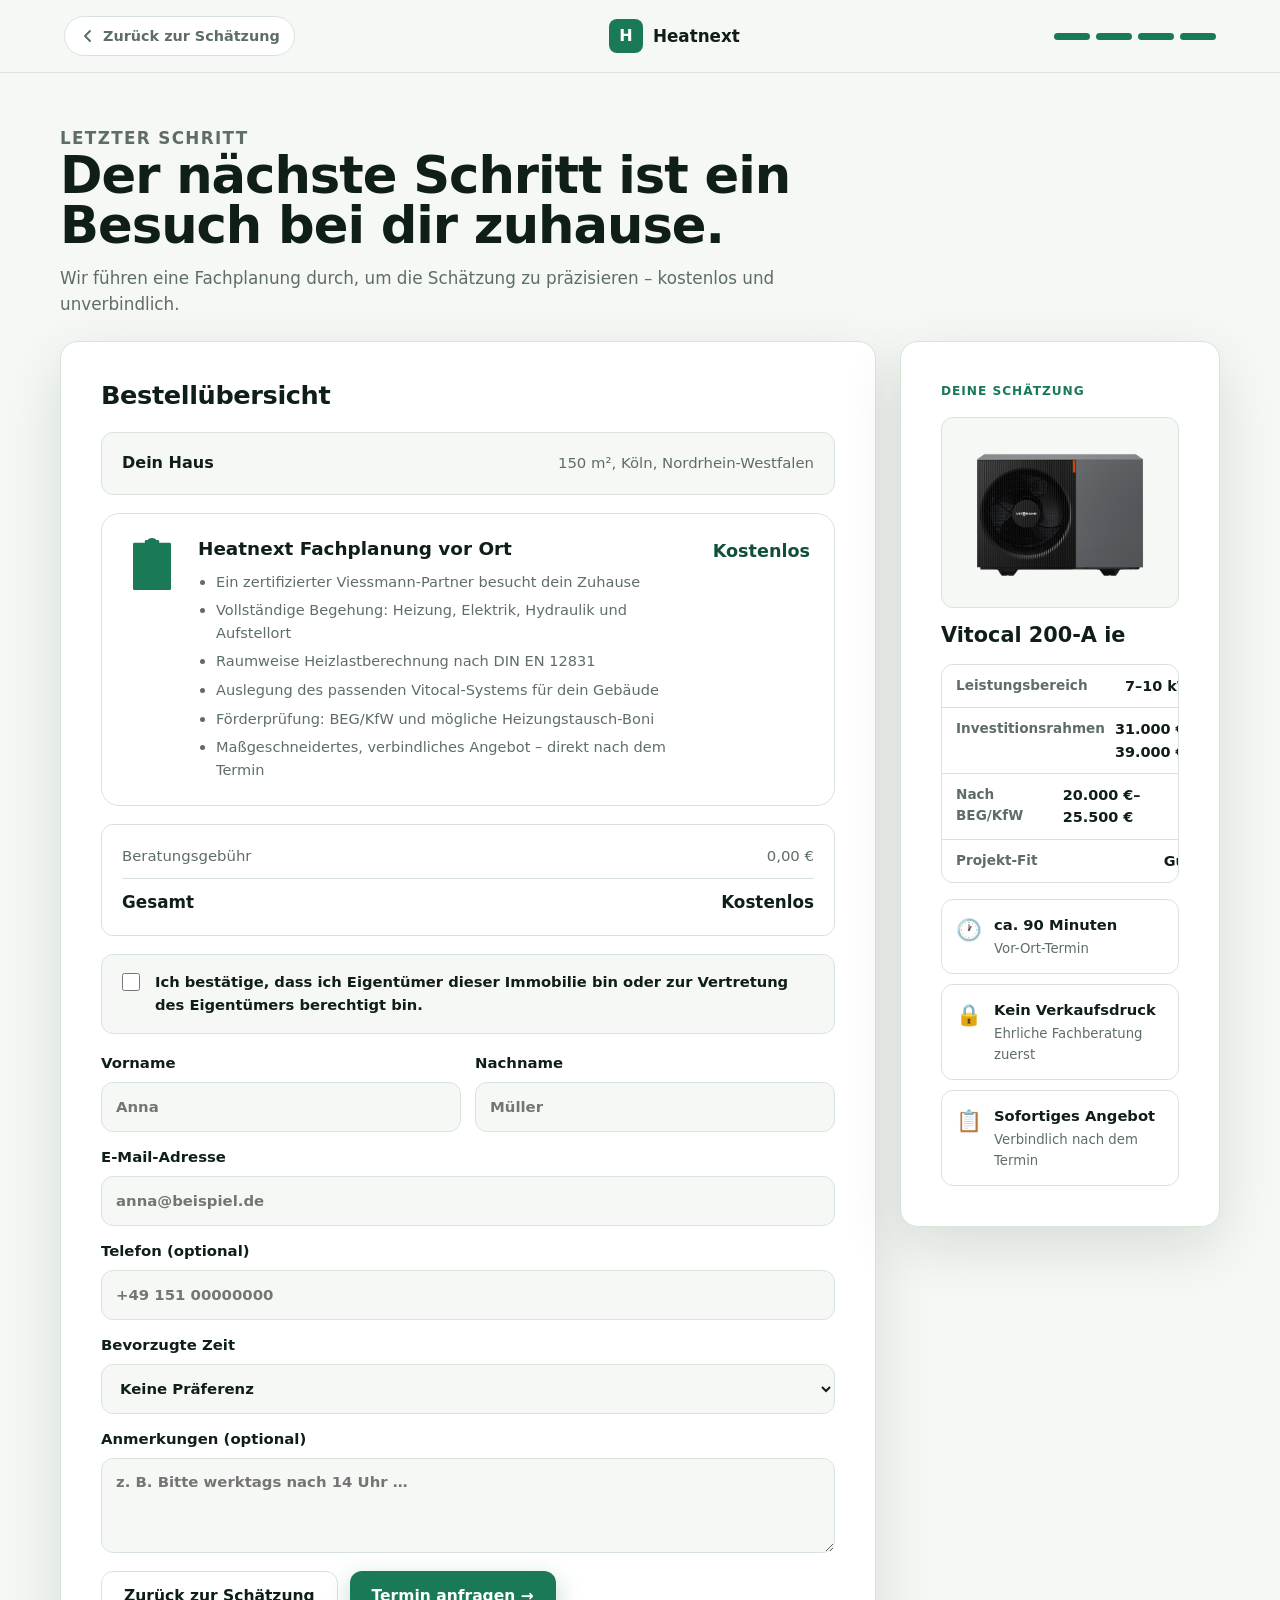
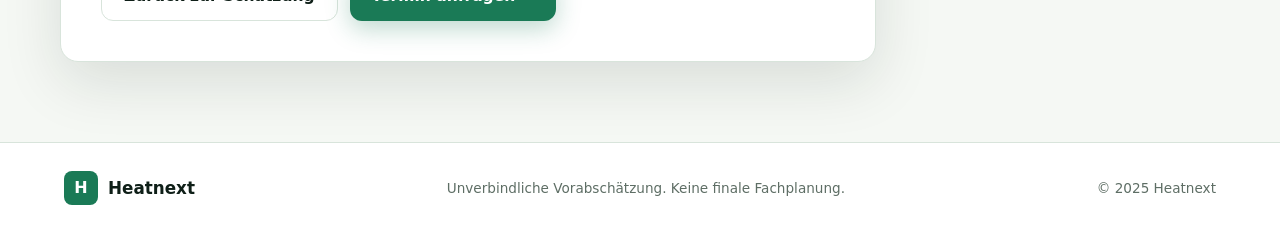
==== consultation.html @ 885264d2 "Redesign nach HeatGeek-Schema: Landing, Estimate, Consultation - index.html: Hero-Split-Layout, How-" ====
<!doctype html>
<html lang="de">
  <head>
    <meta charset="utf-8" />
    <meta name="viewport" content="width=device-width, initial-scale=1" />
    <title>Heatnext | Fachplanung buchen</title>
    <meta name="description" content="Buche einen kostenlosen Fachplanungstermin für deine Viessmann Wärmepumpe. Vor-Ort-Begehung, Heizlastberechnung und verbindliches Angebot." />
    <link rel="stylesheet" href="styles.css" />
  </head>
  <body class="est-body">

    <!-- ── TOPBAR ── -->
    <header class="est-topbar">
      <a class="est-back" href="estimate.html" aria-label="Zurück zur Schätzung">
        <svg width="18" height="18" viewBox="0 0 18 18" fill="none" aria-hidden="true">
          <path d="M11 14L6 9l5-5" stroke="currentColor" stroke-width="2" stroke-linecap="round" stroke-linejoin="round"/>
        </svg>
        Zurück zur Schätzung
      </a>
      <a class="brand" href="index.html" aria-label="Heatnext Startseite">
        <span class="brand-mark">H</span>
        <span>Heatnext</span>
      </a>
      <div class="est-progress" aria-label="Fortschritt: Schritt 4 abgeschlossen">
        <span class="is-done"></span>
        <span class="is-done"></span>
        <span class="is-done"></span>
        <span class="is-done"></span>
      </div>
    </header>

    <main class="est-page">

      <!-- ── PAGE TITLE ── -->
      <div class="dc-title-block">
        <p class="kicker">Letzter Schritt</p>
        <h1>Der nächste Schritt ist ein Besuch bei dir zuhause.</h1>
        <p>Wir führen eine Fachplanung durch, um die Schätzung zu präzisieren – kostenlos und unverbindlich.</p>
      </div>

      <!-- ── ORDER SUMMARY ── -->
      <section class="est-panel" aria-labelledby="order-title">
        <h2 id="order-title" class="dc-order-title">Bestellübersicht</h2>

        <div class="dc-order-stack">

          <!-- Home summary -->
          <div class="dc-order-row dc-home-row">
            <strong>Dein Haus</strong>
            <span id="dcAddress">Deine Angaben werden übernommen.</span>
          </div>

          <!-- What to expect card -->
          <div class="dc-info-card">
            <div class="dc-info-icon" aria-hidden="true">
              <svg width="56" height="56" viewBox="0 0 314 430" fill="currentColor" xmlns="http://www.w3.org/2000/svg" aria-hidden="true">
                <path d="M302.81,430H11.31C5.07,430,0,424.93,0,418.69V50.8C0,44.56,5.07,39.49,11.31,39.49h86.14v-10.7C97.45,22.55,102.52,17.48,108.76,17.48h11.56C126.99,7.19,141.81,0,157.06,0s30.09,7.19,36.76,17.47h11.54c6.24,0,11.31,5.07,11.31,11.31v10.7h86.14c6.24,0,11.31,5.07,11.31,11.31v367.9C314.12,424.93,309.05,430,302.81,430z"/>
              </svg>
            </div>
            <div class="dc-info-body">
              <h3>Heatnext Fachplanung vor Ort</h3>
              <ul class="dc-checklist">
                <li>Ein zertifizierter Viessmann-Partner besucht dein Zuhause</li>
                <li>Vollständige Begehung: Heizung, Elektrik, Hydraulik und Aufstellort</li>
                <li>Raumweise Heizlastberechnung nach DIN EN 12831</li>
                <li>Auslegung des passenden Vitocal-Systems für dein Gebäude</li>
                <li>Förderprüfung: BEG/KfW und mögliche Heizungstausch-Boni</li>
                <li>Maßgeschneidertes, verbindliches Angebot – direkt nach dem Termin</li>
              </ul>
            </div>
            <div class="dc-info-price">
              <span>Kostenlos</span>
            </div>
          </div>

          <!-- Price summary -->
          <div class="dc-price-summary">
            <div class="dc-price-row">
              <dt>Beratungsgebühr</dt>
              <dd>0,00 €</dd>
            </div>
            <div class="dc-price-row dc-price-total">
              <dt><strong>Gesamt</strong></dt>
              <dd><strong>Kostenlos</strong></dd>
            </div>
          </div>

          <!-- Booking form -->
          <form class="dc-booking-form" id="consultForm" novalidate>
            <div class="dc-form-check">
              <input type="checkbox" id="confirmed_owner" name="confirmed_owner" required />
              <label for="confirmed_owner">
                Ich bestätige, dass ich Eigentümer dieser Immobilie bin oder zur Vertretung des Eigentümers berechtigt bin.
              </label>
            </div>

            <div class="dc-form-fields">
              <div class="dc-name-row">
                <label>
                  Vorname
                  <input type="text" name="firstName" placeholder="Anna" required autocomplete="given-name" />
                </label>
                <label>
                  Nachname
                  <input type="text" name="lastName" placeholder="Müller" required autocomplete="family-name" />
                </label>
              </div>
              <label>
                E-Mail-Adresse
                <input type="email" name="email" placeholder="anna@beispiel.de" required autocomplete="email" />
              </label>
              <label>
                Telefon (optional)
                <input type="tel" name="phone" placeholder="+49 151 00000000" autocomplete="tel" />
              </label>
              <label>
                Bevorzugte Zeit
                <select name="preferredTime">
                  <option value="">Keine Präferenz</option>
                  <option value="morning">Vormittags (9–12 Uhr)</option>
                  <option value="noon">Mittags (12–14 Uhr)</option>
                  <option value="afternoon">Nachmittags (14–17 Uhr)</option>
                </select>
              </label>
              <label>
                Anmerkungen (optional)
                <textarea name="notes" rows="3" placeholder="z. B. Bitte werktags nach 14 Uhr …"></textarea>
              </label>
            </div>

            <div class="dc-form-actions">
              <a class="btn btn-outline" href="estimate.html">Zurück zur Schätzung</a>
              <button class="btn btn-green" type="submit" id="submitConsult">
                Termin anfragen →
              </button>
            </div>

            <div class="consult-success" id="consultSuccess" hidden>
              <strong>✓ Anfrage eingegangen!</strong>
              <p>Wir melden uns innerhalb eines Werktags per E-Mail mit Terminvorschlägen zurück.</p>
            </div>
          </form>

        </div>
      </section>

      <!-- ── ESTIMATE SIDEBAR SUMMARY ── -->
      <section class="est-panel dc-sidebar" aria-label="Deine Schätzung">
        <p class="kicker">Deine Schätzung</p>
        <img id="consultModelImage" src="assets/vitocal-200-a-ie-unit.png" alt="" />
        <h3 id="consultModel">Vitocal Empfehlung</h3>
        <dl class="consult-dl">
          <div><dt>Leistungsbereich</dt><dd id="consultPower">–</dd></div>
          <div><dt>Investitionsrahmen</dt><dd id="consultCost">–</dd></div>
          <div><dt>Nach BEG/KfW</dt><dd id="consultNetCost">–</dd></div>
          <div><dt>Projekt-Fit</dt><dd id="consultFit">–</dd></div>
        </dl>
        <div class="dc-trust-items">
          <div class="dc-trust-item">
            <span>🕐</span>
            <div><strong>ca. 90 Minuten</strong><p>Vor-Ort-Termin</p></div>
          </div>
          <div class="dc-trust-item">
            <span>🔒</span>
            <div><strong>Kein Verkaufsdruck</strong><p>Ehrliche Fachberatung zuerst</p></div>
          </div>
          <div class="dc-trust-item">
            <span>📋</span>
            <div><strong>Sofortiges Angebot</strong><p>Verbindlich nach dem Termin</p></div>
          </div>
        </div>
      </section>

    </main>

    <footer class="site-footer">
      <div class="footer-inner">
        <a class="brand" href="index.html" aria-label="Heatnext">
          <span class="brand-mark">H</span>
          <span>Heatnext</span>
        </a>
        <span class="footer-note">Unverbindliche Vorabschätzung. Keine finale Fachplanung.</span>
        <span class="footer-legal">© 2025 Heatnext</span>
      </div>
    </footer>

    <script src="consultation.js"></script>
  </body>
</html>
---- styles.css ----
/* ─────────────────────────────────────────────
   DESIGN TOKENS
───────────────────────────────────────────── */
:root {
  --ink:         #0f1f18;
  --muted:       #5e6e65;
  --line:        #d8e4db;
  --paper:       #f5f8f4;
  --white:       #ffffff;
  --green:       #1a7a56;
  --green-dark:  #0f5038;
  --green-bg:    #eaf4ee;
  --mint:        #d2eddf;
  --dark:        #111e17;
  --amber:       #f0b84d;
  --coral:       #db6b53;
  --blue:        #4a7a9b;
  --blue-bg:     #dbeaf4;
  --coral-bg:    #fce8e3;
  --r:           18px;
  --r-sm:        12px;
  --shadow:      0 20px 60px rgba(15, 31, 24, 0.12);
  --shadow-sm:   0 4px 18px rgba(15, 31, 24, 0.08);
}

/* ─────────────────────────────────────────────
   RESET & BASE
───────────────────────────────────────────── */
*, *::before, *::after { box-sizing: border-box; }
html { scroll-behavior: smooth; }
body {
  margin: 0;
  background: var(--paper);
  color: var(--ink);
  font-family: Inter, ui-sans-serif, system-ui, -apple-system, "Segoe UI", sans-serif;
  font-size: 1rem;
  line-height: 1.55;
  -webkit-font-smoothing: antialiased;
}
img { display: block; max-width: 100%; }
a { color: inherit; text-decoration: none; }
button, input, select, textarea { font: inherit; }
h1, h2, h3, h4, p { margin-top: 0; }
textarea { resize: vertical; }

/* ─────────────────────────────────────────────
   TYPOGRAPHY
───────────────────────────────────────────── */
h1 {
  font-size: clamp(2.8rem, 6vw, 5.5rem);
  font-weight: 900;
  line-height: 0.97;
  letter-spacing: -0.02em;
  margin-bottom: 22px;
}
h2 {
  font-size: clamp(2rem, 4vw, 3.6rem);
  font-weight: 900;
  line-height: 1.02;
  letter-spacing: -0.015em;
  margin-bottom: 14px;
}
h3 {
  font-size: clamp(1.3rem, 2vw, 1.8rem);
  font-weight: 900;
  line-height: 1.15;
  margin-bottom: 10px;
}

.kicker {
  display: block;
  margin-bottom: 14px;
  color: var(--green);
  font-size: 0.76rem;
  font-weight: 900;
  letter-spacing: 0.08em;
  text-transform: uppercase;
}
.kicker-light { color: rgba(255,255,255,0.7); }

.section-sub {
  color: var(--muted);
  font-size: 1.05rem;
  max-width: 640px;
}

/* ─────────────────────────────────────────────
   LAYOUT HELPERS
───────────────────────────────────────────── */
.section-wrap {
  width: min(1180px, calc(100% - 40px));
  margin: 0 auto;
}

.section-head {
  max-width: 720px;
  margin-bottom: 48px;
}

/* ─────────────────────────────────────────────
   BUTTONS
───────────────────────────────────────────── */
.btn {
  display: inline-flex;
  align-items: center;
  justify-content: center;
  gap: 8px;
  min-height: 50px;
  padding: 12px 22px;
  border: 0;
  border-radius: var(--r-sm);
  font-weight: 800;
  font-size: 0.97rem;
  cursor: pointer;
  transition: transform 0.16s ease, box-shadow 0.16s ease, background 0.16s ease;
  text-decoration: none;
}
.btn:hover { transform: translateY(-1px); }

.btn-green {
  background: var(--green);
  color: var(--white);
  box-shadow: 0 8px 24px rgba(26,122,86,0.28);
}
.btn-green:hover { background: var(--green-dark); }

.btn-dark {
  background: var(--ink);
  color: var(--white);
}
.btn-dark:hover { background: #1c3326; }

.btn-outline {
  background: var(--white);
  color: var(--ink);
  border: 1.5px solid var(--line);
}
.btn-outline:hover { border-color: rgba(26,122,86,0.5); }

.btn-white {
  background: var(--white);
  color: var(--ink);
  border: 1.5px solid rgba(255,255,255,0.25);
}
.btn-white:hover { background: rgba(255,255,255,0.92); }

.btn-sm { min-height: 38px; padding: 8px 16px; font-size: 0.88rem; }
.wide { width: 100%; }

/* ─────────────────────────────────────────────
   SITE HEADER (landing)
───────────────────────────────────────────── */
.site-header {
  position: fixed;
  z-index: 30;
  top: 0; left: 0; right: 0;
  display: flex;
  align-items: center;
  justify-content: space-between;
  gap: 24px;
  padding: 16px clamp(18px, 4vw, 56px);
  background: rgba(245,248,244,0.9);
  border-bottom: 1px solid rgba(216,228,219,0.7);
  backdrop-filter: blur(20px);
}

.site-header nav {
  display: flex;
  align-items: center;
  gap: 24px;
  color: var(--muted);
  font-size: 0.93rem;
  font-weight: 600;
}
.site-header nav a:hover { color: var(--ink); }

/* ─────────────────────────────────────────────
   BRAND MARK
───────────────────────────────────────────── */
.brand {
  display: flex;
  align-items: center;
  gap: 10px;
  font-weight: 900;
  font-size: 1.05rem;
  color: var(--ink);
}
.brand-mark {
  display: grid;
  place-items: center;
  width: 34px;
  height: 34px;
  border-radius: 8px;
  background: var(--green);
  color: var(--white);
  font-weight: 900;
  font-size: 1rem;
  flex-shrink: 0;
}

/* ─────────────────────────────────────────────
   HERO
───────────────────────────────────────────── */
.hero {
  padding: 130px clamp(18px, 5vw, 72px) 80px;
  background: var(--white);
  border-bottom: 1px solid var(--line);
}
.hero-inner {
  display: grid;
  grid-template-columns: 1fr 420px;
  gap: 60px;
  align-items: center;
  max-width: 1180px;
  margin: 0 auto;
}
.hero-sub {
  font-size: clamp(1.05rem, 1.8vw, 1.22rem);
  color: #3a5044;
  max-width: 580px;
  margin-bottom: 32px;
}
.hero-actions {
  display: flex;
  flex-wrap: wrap;
  gap: 12px;
  margin-bottom: 36px;
}
.hero-trust {
  display: flex;
  gap: 24px;
  list-style: none;
  padding: 0;
  margin: 0;
  flex-wrap: wrap;
}
.hero-trust li {
  display: flex;
  flex-direction: column;
}
.hero-trust strong {
  font-size: 1.15rem;
  font-weight: 900;
  line-height: 1.1;
}
.hero-trust span {
  font-size: 0.83rem;
  color: var(--muted);
  font-weight: 600;
}

.hero-visual {
  position: relative;
}
.hero-visual-inner {
  position: relative;
  background: var(--green-bg);
  border: 1px solid var(--mint);
  border-radius: var(--r);
  padding: 32px;
  display: flex;
  align-items: center;
  justify-content: center;
  min-height: 420px;
}
.hero-visual-inner img {
  width: 100%;
  max-height: 340px;
  object-fit: contain;
}
.hero-model-badge {
  position: absolute;
  bottom: 20px;
  left: 20px;
  background: var(--white);
  border: 1px solid var(--line);
  border-radius: var(--r-sm);
  padding: 12px 16px;
  box-shadow: var(--shadow-sm);
}
.hero-model-badge span {
  display: block;
  font-size: 0.75rem;
  color: var(--muted);
  font-weight: 700;
  text-transform: uppercase;
  letter-spacing: 0.05em;
}
.hero-model-badge strong {
  display: block;
  font-size: 1rem;
  font-weight: 900;
  margin-top: 3px;
}

/* ─────────────────────────────────────────────
   HOW IT WORKS
───────────────────────────────────────────── */
.how-section {
  padding: clamp(64px, 9vw, 100px) clamp(18px, 5vw, 72px);
  background: var(--white);
}
.how-steps {
  display: grid;
  grid-template-columns: repeat(3, 1fr);
  gap: 24px;
  list-style: none;
  padding: 0;
  margin: 0;
  counter-reset: none;
}
.how-step {
  display: flex;
  gap: 18px;
  align-items: flex-start;
  padding: 28px;
  border: 1px solid var(--line);
  border-radius: var(--r);
  background: var(--paper);
}
.how-step strong {
  display: block;
  font-size: 1.08rem;
  font-weight: 900;
  margin-bottom: 6px;
}
.how-step p {
  color: var(--muted);
  margin: 0;
  font-size: 0.94rem;
}
.step-num {
  flex-shrink: 0;
  display: grid;
  place-items: center;
  width: 40px;
  height: 40px;
  border-radius: 10px;
  background: var(--green);
  color: var(--white);
  font-weight: 900;
  font-size: 1.1rem;
}

/* ─────────────────────────────────────────────
   TRUST BAND
───────────────────────────────────────────── */
.trust-band {
  display: grid;
  grid-template-columns: repeat(3, 1fr);
  gap: 1px;
  background: var(--line);
  border-top: 1px solid var(--line);
  border-bottom: 1px solid var(--line);
}
.trust-band > div {
  display: flex;
  flex-direction: column;
  gap: 5px;
  padding: 28px clamp(18px, 4vw, 46px);
  background: var(--white);
}
.trust-band strong { font-size: 1rem; font-weight: 900; }
.trust-band span { color: var(--muted); font-size: 0.91rem; }

/* ─────────────────────────────────────────────
   ESTIMATOR SECTION
───────────────────────────────────────────── */
.estimator-section {
  padding: clamp(64px, 9vw, 110px) clamp(18px, 5vw, 72px);
}

.estimator-shell {
  display: grid;
  grid-template-columns: 260px minmax(0, 1fr);
  gap: 20px;
  max-width: 1100px;
}

/* Progress panel */
.progress-panel {
  align-self: start;
  background: var(--white);
  border: 1px solid var(--line);
  border-radius: var(--r);
  box-shadow: var(--shadow-sm);
  padding: 14px;
  display: grid;
  gap: 6px;
}
.progress-step {
  display: grid;
  grid-template-columns: 36px 1fr;
  align-items: center;
  gap: 10px;
  padding: 10px 12px;
  border-radius: var(--r-sm);
  color: var(--muted);
}
.progress-step span {
  display: grid;
  place-items: center;
  width: 36px;
  height: 36px;
  border-radius: 10px;
  background: var(--paper);
  font-weight: 900;
  font-size: 0.9rem;
}
.progress-step p { margin: 0; font-weight: 800; font-size: 0.93rem; }
.progress-step.is-active {
  background: var(--mint);
  color: var(--ink);
}
.progress-step.is-active span {
  background: var(--green);
  color: var(--white);
}

/* Estimator form */
.estimator {
  background: var(--white);
  border: 1px solid var(--line);
  border-radius: var(--r);
  box-shadow: var(--shadow);
  padding: clamp(24px, 4vw, 42px);
}
.form-step {
  display: none;
  border: 0;
  margin: 0;
  padding: 0;
}
.form-step.is-active {
  display: grid;
  gap: 18px;
}
legend {
  margin-bottom: 18px;
  font-size: clamp(1.5rem, 3vw, 2.1rem);
  font-weight: 900;
  line-height: 1.1;
  letter-spacing: -0.01em;
}
.step-kicker {
  margin: 0;
  color: var(--green);
  font-size: 0.76rem;
  font-weight: 900;
  text-transform: uppercase;
  letter-spacing: 0.08em;
}
.location-summary {
  display: grid;
  gap: 3px;
  width: fit-content;
  padding: 12px 16px;
  border: 1px solid var(--line);
  border-radius: var(--r-sm);
  background: var(--paper);
}
.location-summary span { font-weight: 900; }
.location-summary small { color: var(--muted); font-size: 0.83rem; }

/* Choice cards */
.choice-grid { display: grid; gap: 12px; }
.choice-card {
  display: grid;
  grid-template-columns: 48px 1fr;
  gap: 4px 14px;
  align-items: center;
  min-height: 100px;
  padding: 16px;
  border: 2px solid var(--line);
  border-radius: var(--r);
  background: var(--white);
  cursor: pointer;
  transition: border-color 0.15s, box-shadow 0.15s, transform 0.15s;
}
.choice-card:hover {
  border-color: rgba(26,122,86,0.4);
  transform: translateY(-1px);
  box-shadow: var(--shadow-sm);
}
.choice-card input {
  position: absolute;
  width: 1px; height: 1px;
  opacity: 0; pointer-events: none;
}
.choice-card:has(input:checked) {
  border-color: var(--green);
  background: #f0faf4;
  box-shadow: 0 0 0 4px rgba(26,122,86,0.1);
}
.choice-icon {
  grid-row: span 2;
  display: grid;
  place-items: center;
  width: 48px;
  height: 48px;
  border-radius: 10px;
  background: var(--mint);
  color: var(--green-dark);
  font-size: 1.4rem;
}
.choice-card strong { font-size: 1rem; }
.choice-card small { color: var(--muted); font-size: 0.84rem; }

/* Inputs */
label {
  position: relative;
  display: grid;
  gap: 7px;
  color: var(--ink);
  font-weight: 800;
  font-size: 0.93rem;
}
input:not([type="radio"]):not([type="checkbox"]),
select,
textarea {
  width: 100%;
  min-height: 50px;
  border: 1.5px solid var(--line);
  border-radius: var(--r-sm);
  background: var(--paper);
  color: var(--ink);
  padding: 0 14px;
  outline: none;
  transition: border-color 0.15s, box-shadow 0.15s;
}
textarea { padding: 12px 14px; min-height: auto; }
input:focus, select:focus, textarea:focus {
  border-color: var(--green);
  box-shadow: 0 0 0 4px rgba(26,122,86,0.1);
  background: var(--white);
}
input[readonly] { background: #edf4f0; color: var(--ink); }
input.is-invalid {
  border-color: var(--coral);
  box-shadow: 0 0 0 4px rgba(219,107,83,0.1);
}
.unit {
  position: absolute;
  right: 14px;
  bottom: 14px;
  color: var(--muted);
  font-size: 0.86rem;
  font-weight: 800;
}
.field-hint { color: var(--muted); font-size: 0.84rem; font-weight: 600; }
.field-hint.is-success { color: var(--green); }
.field-hint.is-error { color: var(--coral); }

/* Form actions */
.form-actions {
  display: flex;
  justify-content: space-between;
  gap: 12px;
  margin-top: 28px;
}

/* Result step */
.result-step { gap: 22px !important; }
.result-label {
  margin: 0;
  color: var(--green);
  font-size: 0.76rem;
  font-weight: 900;
  text-transform: uppercase;
  letter-spacing: 0.08em;
}
.result-grid {
  display: grid;
  grid-template-columns: repeat(3, 1fr);
  gap: 12px;
}
.result-grid > div {
  padding: 16px;
  border-radius: var(--r-sm);
  background: var(--paper);
  border: 1px solid var(--line);
}
.result-grid span {
  display: block;
  color: var(--muted);
  font-size: 0.82rem;
  font-weight: 800;
  text-transform: uppercase;
  letter-spacing: 0.04em;
  margin-bottom: 6px;
}
.result-grid strong {
  display: block;
  font-size: 1.2rem;
  font-weight: 900;
}
.result-copy { color: var(--muted); font-size: 0.93rem; margin: 0; }

/* ─────────────────────────────────────────────
   MODEL CARDS
───────────────────────────────────────────── */
.models-section {
  padding: clamp(64px, 9vw, 110px) clamp(18px, 5vw, 72px);
  background: var(--white);
}
.model-grid {
  display: grid;
  grid-template-columns: repeat(3, 1fr);
  gap: 20px;
}
.model-card {
  background: var(--white);
  border: 1.5px solid var(--line);
  border-radius: var(--r);
  box-shadow: var(--shadow-sm);
  padding: 0;
  cursor: pointer;
  text-align: left;
  color: var(--ink);
  overflow: hidden;
  transition: border-color 0.15s, box-shadow 0.15s, transform 0.15s;
}
.model-card:hover {
  border-color: rgba(26,122,86,0.5);
  box-shadow: var(--shadow);
  transform: translateY(-2px);
}
.model-img-wrap {
  background: var(--paper);
  padding: 24px;
  display: flex;
  align-items: center;
  justify-content: center;
  aspect-ratio: 4/3;
}
.model-img-wrap img {
  max-height: 200px;
  width: 100%;
  object-fit: contain;
}
.model-body { padding: 22px 24px 24px; }
.model-body h3 { font-size: 1.25rem; margin-bottom: 8px; }
.model-body p { color: var(--muted); font-size: 0.93rem; margin: 0; }

.chip {
  display: inline-flex;
  align-items: center;
  border-radius: 999px;
  padding: 5px 12px;
  font-size: 0.75rem;
  font-weight: 900;
  text-transform: uppercase;
  letter-spacing: 0.04em;
  margin-bottom: 12px;
}
.chip-green { background: var(--mint); color: var(--green-dark); }
.chip-blue  { background: var(--blue-bg); color: var(--blue); }
.chip-coral { background: var(--coral-bg); color: var(--coral); }

/* ─────────────────────────────────────────────
   PROCESS SECTION
───────────────────────────────────────────── */
.process-section {
  padding: clamp(64px, 9vw, 110px) clamp(18px, 5vw, 72px);
}
.process-grid {
  display: grid;
  grid-template-columns: repeat(4, 1fr);
  gap: 1px;
  background: var(--line);
  border: 1px solid var(--line);
  border-radius: var(--r);
  overflow: hidden;
  list-style: none;
  padding: 0;
  margin: 0;
}
.process-grid li {
  background: var(--white);
  padding: 28px 24px;
  display: flex;
  flex-direction: column;
  gap: 8px;
}
.process-num {
  font-size: 0.76rem;
  font-weight: 900;
  color: var(--green);
  letter-spacing: 0.08em;
  text-transform: uppercase;
}
.process-grid strong { font-size: 1.05rem; font-weight: 900; }
.process-grid p { color: var(--muted); font-size: 0.91rem; margin: 0; }

/* ─────────────────────────────────────────────
   CTA BAND
───────────────────────────────────────────── */
.cta-band {
  background: var(--dark);
  color: var(--white);
  padding: clamp(56px, 8vw, 90px) clamp(18px, 5vw, 72px);
}
.cta-inner {
  display: flex;
  align-items: center;
  justify-content: space-between;
  gap: 32px;
  flex-wrap: wrap;
}
.cta-band h2 { color: var(--white); margin-bottom: 10px; }
.cta-band p { color: rgba(255,255,255,0.62); margin: 0; max-width: 560px; }

/* ─────────────────────────────────────────────
   SITE FOOTER
───────────────────────────────────────────── */
.site-footer {
  border-top: 1px solid var(--line);
  background: var(--white);
  padding: 28px clamp(18px, 5vw, 72px);
}
.footer-inner {
  display: flex;
  align-items: center;
  justify-content: space-between;
  gap: 18px;
  max-width: 1180px;
  margin: 0 auto;
  flex-wrap: wrap;
}
.footer-note, .footer-legal {
  color: var(--muted);
  font-size: 0.85rem;
}

/* ─────────────────────────────────────────────
   MODEL MODAL
───────────────────────────────────────────── */
.modal-backdrop {
  position: fixed;
  z-index: 50;
  inset: 0;
  display: grid;
  place-items: center;
  padding: 24px;
  background: rgba(15,31,24,0.5);
  backdrop-filter: blur(8px);
}
.modal-backdrop[hidden] { display: none; }
.model-modal {
  position: relative;
  width: min(800px, 100%);
  max-height: min(780px, calc(100vh - 48px));
  overflow: auto;
  border-radius: var(--r);
  background: var(--white);
  padding: clamp(24px, 4vw, 44px);
  box-shadow: 0 30px 100px rgba(0,0,0,0.28);
}
.modal-product-image {
  display: block;
  width: calc(100% + clamp(48px, 8vw, 88px));
  max-width: none;
  aspect-ratio: 16/9;
  object-fit: contain;
  margin: calc(-1 * clamp(24px, 4vw, 44px)) calc(-1 * clamp(24px, 4vw, 44px)) 28px;
  padding: 24px;
  border-radius: var(--r) var(--r) 0 0;
  background: var(--paper);
}
.modal-close {
  position: absolute;
  top: 16px; right: 16px;
  display: grid;
  place-items: center;
  width: 42px; height: 42px;
  border: 1.5px solid var(--line);
  border-radius: var(--r-sm);
  background: var(--paper);
  color: var(--ink);
  cursor: pointer;
  font-size: 1.5rem;
  line-height: 1;
}
.modal-close:hover { border-color: var(--green); }
.model-modal h2 {
  max-width: 640px;
  padding-right: 48px;
  font-size: clamp(1.9rem, 4vw, 3rem);
}
.modal-detail-grid {
  display: grid;
  grid-template-columns: repeat(3, 1fr);
  gap: 12px;
  margin: 22px 0;
}
.modal-detail-grid > div {
  display: grid;
  gap: 5px;
  padding: 16px;
  border: 1px solid var(--line);
  border-radius: var(--r-sm);
  background: var(--paper);
}
.modal-detail-grid span { color: var(--muted); font-size: 0.82rem; font-weight: 800; }
.modal-detail-grid strong { line-height: 1.3; }

/* ─────────────────────────────────────────────
   ESTIMATE PAGE (est-body)
───────────────────────────────────────────── */
.est-body {
  background: var(--paper);
  color: var(--ink);
}

/* Topbar */
.est-topbar {
  position: sticky;
  z-index: 30;
  top: 0;
  display: flex;
  align-items: center;
  justify-content: space-between;
  gap: 16px;
  padding: 16px clamp(18px, 5vw, 64px);
  background: rgba(245,248,244,0.94);
  border-bottom: 1px solid var(--line);
  backdrop-filter: blur(18px);
}
.est-back {
  display: flex;
  align-items: center;
  gap: 6px;
  font-size: 0.9rem;
  font-weight: 800;
  color: var(--muted);
  padding: 8px 14px;
  border: 1.5px solid var(--line);
  border-radius: 999px;
  background: var(--white);
  transition: color 0.15s, border-color 0.15s;
}
.est-back:hover { color: var(--ink); border-color: var(--ink); }

.est-progress {
  display: flex;
  gap: 6px;
}
.est-progress span {
  width: 36px;
  height: 7px;
  border-radius: 999px;
  background: var(--line);
}
.est-progress .is-done { background: var(--green); }
.est-progress .is-active {
  background: var(--green);
  opacity: 0.5;
}

/* Page wrapper */
.est-page {
  display: grid;
  gap: 24px;
  width: min(1160px, calc(100% - 32px));
  margin: 0 auto;
  padding: clamp(28px, 5vw, 52px) 0 80px;
}

/* Panels */
.est-panel {
  background: var(--white);
  border: 1px solid var(--line);
  border-radius: var(--r);
  box-shadow: var(--shadow);
  padding: clamp(22px, 4vw, 40px);
}

.est-section-head {
  max-width: 780px;
  margin-bottom: 28px;
}

/* Title row */
.est-title-row {
  display: flex;
  align-items: flex-start;
  justify-content: space-between;
  gap: 24px;
  margin-bottom: 28px;
}
.est-title-copy h1 {
  font-size: clamp(2.2rem, 4vw, 4.2rem);
  max-width: 720px;
}
.est-address { color: var(--muted); margin: 0; font-size: 0.97rem; }

.est-badge {
  flex-shrink: 0;
  border: 1px solid var(--line);
  border-radius: var(--r);
  background: var(--green-bg);
  padding: 18px 22px;
  min-width: 160px;
  text-align: center;
}
.est-badge span {
  display: block;
  color: var(--muted);
  font-size: 0.78rem;
  font-weight: 850;
  text-transform: uppercase;
  letter-spacing: 0.06em;
  margin-bottom: 6px;
}
.est-badge strong {
  display: block;
  font-size: 1.6rem;
  font-weight: 900;
  line-height: 1;
  color: var(--green-dark);
}
.est-badge small {
  display: block;
  font-size: 0.8rem;
  color: var(--green);
  font-weight: 800;
  margin-top: 5px;
}

/* Result grid */
.est-result-grid {
  display: grid;
  grid-template-columns: 1fr 320px;
  gap: 18px;
}

/* Product card */
.est-product-card {
  display: grid;
  grid-template-columns: minmax(220px, 42%) 1fr;
  gap: 28px;
  align-items: center;
  border: 1px solid var(--line);
  border-radius: var(--r);
  background: var(--paper);
  padding: clamp(20px, 3vw, 32px);
}
.est-product-img {
  display: grid;
  place-items: center;
  background: var(--white);
  border: 1px solid var(--line);
  border-radius: var(--r-sm);
  min-height: 260px;
  padding: 20px;
}
.est-product-img img {
  width: 100%;
  max-height: 240px;
  object-fit: contain;
}
.est-label {
  display: block;
  color: var(--muted);
  font-size: 0.78rem;
  font-weight: 900;
  text-transform: uppercase;
  letter-spacing: 0.08em;
  margin-bottom: 8px;
}
.est-product-copy h2 {
  font-size: clamp(1.8rem, 3vw, 3rem);
  margin-bottom: 10px;
}
.est-product-copy p { color: var(--muted); margin-bottom: 20px; }

/* Price card (dark) */
.est-price-card {
  display: flex;
  flex-direction: column;
  gap: 10px;
  border: 1px solid rgba(255,255,255,0.06);
  border-radius: var(--r);
  background: var(--dark);
  color: var(--white);
  padding: clamp(20px, 3vw, 28px);
}
.est-price-card > span {
  display: block;
  color: rgba(255,255,255,0.6);
  font-size: 0.78rem;
  font-weight: 850;
  text-transform: uppercase;
  letter-spacing: 0.08em;
}
.est-price-card > strong {
  font-size: clamp(2rem, 4vw, 2.8rem);
  font-weight: 900;
  line-height: 1;
}
.est-price-card > small { color: rgba(255,255,255,0.5); font-size: 0.8rem; }
.est-price-divider {
  border: 0;
  border-top: 1px solid rgba(255,255,255,0.12);
  margin: 6px 0;
}
.est-net-price {
  font-size: clamp(1.5rem, 3vw, 2.1rem);
  font-weight: 900;
  line-height: 1;
}

/* Config layout */
.est-config-layout {
  display: grid;
  grid-template-columns: 1fr 320px;
  gap: 18px;
}
.est-option-stack { display: grid; gap: 14px; }
.est-option-group {
  border: 1px solid var(--line);
  border-radius: var(--r);
  background: var(--paper);
  padding: 20px;
  margin: 0;
  display: grid;
  gap: 10px;
}
.est-option-group legend {
  font-size: 1.05rem;
  margin-bottom: 6px;
}
.est-option {
  display: grid;
  grid-template-columns: 22px 1fr;
  gap: 12px;
  align-items: start;
  border: 1.5px solid var(--line);
  border-radius: var(--r-sm);
  background: var(--white);
  padding: 14px;
  cursor: pointer;
  transition: border-color 0.15s;
}
.est-option:has(input:checked) {
  border-color: var(--green);
  box-shadow: 0 0 0 3px rgba(26,122,86,0.1);
}
.est-option input[type="radio"],
.est-option input[type="checkbox"] {
  width: 18px;
  min-height: 18px;
  margin-top: 3px;
  accent-color: var(--green);
}
.est-option strong { display: block; font-size: 0.95rem; font-weight: 900; }
.est-option small { display: block; color: var(--muted); font-size: 0.84rem; margin-top: 3px; }

/* Sticky summary */
.est-summary {
  position: sticky;
  top: 90px;
  align-self: start;
  border: 1px solid var(--line);
  border-radius: var(--r);
  background: var(--white);
  padding: 22px;
  display: grid;
  gap: 10px;
  box-shadow: var(--shadow-sm);
}
.est-summary > span {
  color: var(--muted);
  font-size: 0.78rem;
  font-weight: 850;
  text-transform: uppercase;
  letter-spacing: 0.06em;
}
.est-summary > strong {
  font-size: clamp(1.8rem, 3vw, 2.4rem);
  font-weight: 900;
  line-height: 1;
}
.est-summary > p { color: var(--muted); font-size: 0.88rem; margin: 0; }
.est-summary-dl {
  display: grid;
  gap: 1px;
  overflow: hidden;
  border: 1px solid var(--line);
  border-radius: var(--r-sm);
  background: var(--line);
  margin: 4px 0;
}
.est-summary-dl > div {
  display: flex;
  justify-content: space-between;
  gap: 10px;
  background: var(--paper);
  padding: 10px 12px;
}
.est-summary-dl dt { color: var(--muted); font-weight: 800; font-size: 0.85rem; }
.est-summary-dl dd { margin: 0; font-weight: 900; font-size: 0.9rem; }
.est-summary-note { color: var(--muted); font-size: 0.8rem; text-align: center; margin: 0; }

/* Included grid */
.est-included-grid {
  display: grid;
  grid-template-columns: repeat(4, 1fr);
  gap: 1px;
  background: var(--line);
  border: 1px solid var(--line);
  border-radius: var(--r);
  overflow: hidden;
}
.est-included-grid article {
  background: var(--paper);
  padding: 24px 20px;
  display: flex;
  flex-direction: column;
  gap: 8px;
}
.included-icon { font-size: 1.6rem; }
.est-included-grid strong { font-size: 0.97rem; font-weight: 900; }
.est-included-grid p { color: var(--muted); font-size: 0.88rem; margin: 0; }

/* ─────────────────────────────────────────────
   CONSULTATION PAGE
───────────────────────────────────────────── */
.consult-hero-inner {
  display: grid;
  grid-template-columns: 1fr 480px;
  gap: 48px;
  align-items: start;
}
.consult-hero h1 { font-size: clamp(2.4rem, 5vw, 4.4rem); }
.consult-hero p { color: var(--muted); max-width: 520px; }

.consult-what-grid {
  display: grid;
  grid-template-columns: 1fr 1fr;
  gap: 12px;
}
.consult-what-grid > div {
  background: var(--paper);
  border: 1px solid var(--line);
  border-radius: var(--r-sm);
  padding: 18px;
}
.consult-what-grid strong { display: block; font-weight: 900; font-size: 0.95rem; margin-bottom: 4px; }
.consult-what-grid p { color: var(--muted); font-size: 0.88rem; margin: 0; }

.consult-layout {
  display: grid;
  grid-template-columns: 1fr 340px;
  gap: 28px;
  align-items: start;
}

.consult-form { display: grid; gap: 18px; }
.consult-name-row { display: grid; grid-template-columns: 1fr 1fr; gap: 14px; }

.consult-privacy {
  color: var(--muted);
  font-size: 0.82rem;
  text-align: center;
  margin: 0;
}
.consult-success {
  background: var(--green-bg);
  border: 1px solid var(--mint);
  border-radius: var(--r-sm);
  padding: 18px;
  text-align: center;
}
.consult-success strong { display: block; font-size: 1.1rem; color: var(--green-dark); margin-bottom: 6px; }
.consult-success p { color: var(--muted); margin: 0; font-size: 0.9rem; }

/* Sidebar */
.consult-sidebar { display: grid; gap: 18px; }
.consult-summary-card {
  background: var(--paper);
  border: 1px solid var(--line);
  border-radius: var(--r);
  padding: 22px;
  box-shadow: var(--shadow-sm);
}
.consult-summary-card img {
  width: 100%;
  max-height: 180px;
  object-fit: contain;
  background: var(--white);
  border: 1px solid var(--line);
  border-radius: var(--r-sm);
  padding: 16px;
  margin: 14px 0;
}
.consult-summary-card h3 { font-size: 1.25rem; margin-bottom: 14px; }
.consult-dl {
  display: grid;
  gap: 1px;
  background: var(--line);
  border: 1px solid var(--line);
  border-radius: var(--r-sm);
  overflow: hidden;
}
.consult-dl > div {
  display: flex;
  justify-content: space-between;
  gap: 10px;
  background: var(--white);
  padding: 10px 14px;
}
.consult-dl dt { color: var(--muted); font-weight: 800; font-size: 0.85rem; }
.consult-dl dd { margin: 0; font-weight: 900; font-size: 0.9rem; }

.consult-trust-items { display: grid; gap: 12px; }
.consult-trust-item {
  display: flex;
  gap: 14px;
  align-items: flex-start;
  border: 1px solid var(--line);
  border-radius: var(--r-sm);
  background: var(--white);
  padding: 16px;
}
.consult-trust-item > span { font-size: 1.4rem; flex-shrink: 0; }
.consult-trust-item strong { display: block; font-weight: 900; font-size: 0.95rem; }
.consult-trust-item p { color: var(--muted); font-size: 0.85rem; margin: 3px 0 0; }

/* ─────────────────────────────────────────────
   DESIGN CONSULTATION PAGE (dc-*)
───────────────────────────────────────────── */
.dc-title-block {
  max-width: 780px;
}
.dc-title-block h1 {
  font-size: clamp(2.2rem, 4vw, 4rem);
  margin-bottom: 14px;
}
.dc-title-block p { color: var(--muted); font-size: 1.05rem; margin: 0; }

.dc-order-title {
  font-size: clamp(1.3rem, 2vw, 1.7rem);
  margin-bottom: 24px;
}

.dc-order-stack { display: grid; gap: 18px; }

.dc-order-row {
  display: flex;
  justify-content: space-between;
  align-items: center;
  gap: 18px;
  padding: 18px 20px;
  border: 1px solid var(--line);
  border-radius: var(--r-sm);
  background: var(--paper);
}
.dc-order-row strong { font-weight: 900; }
.dc-order-row span { color: var(--muted); font-size: 0.93rem; }

.dc-info-card {
  display: flex;
  align-items: flex-start;
  gap: 20px;
  border: 1px solid var(--line);
  border-radius: var(--r);
  background: var(--white);
  padding: 24px;
}
.dc-info-icon {
  flex-shrink: 0;
  width: 52px;
  height: 52px;
  color: var(--green);
}
.dc-info-icon svg { width: 100%; height: 100%; }
.dc-info-body { flex: 1; }
.dc-info-body h3 { font-size: 1.15rem; margin-bottom: 12px; }
.dc-checklist {
  list-style: disc;
  padding-left: 18px;
  margin: 0;
  display: grid;
  gap: 6px;
}
.dc-checklist li { color: var(--muted); font-size: 0.91rem; }
.dc-info-price {
  flex-shrink: 0;
  font-size: 1.1rem;
  font-weight: 900;
  color: var(--green-dark);
  white-space: nowrap;
}

.dc-price-summary {
  border: 1px solid var(--line);
  border-radius: var(--r-sm);
  background: var(--white);
  padding: 20px;
  display: grid;
  gap: 10px;
}
.dc-price-row {
  display: flex;
  justify-content: space-between;
  gap: 16px;
  color: var(--muted);
  font-size: 0.93rem;
}
.dc-price-total {
  border-top: 1px solid var(--line);
  padding-top: 10px;
  color: var(--ink);
  font-size: 1.05rem;
}
.dc-price-row dt, .dc-price-row dd { margin: 0; }

.dc-booking-form { display: grid; gap: 18px; }
.dc-form-check {
  display: flex;
  align-items: flex-start;
  gap: 12px;
  padding: 16px;
  border: 1.5px solid var(--line);
  border-radius: var(--r-sm);
  background: var(--paper);
}
.dc-form-check input[type="checkbox"] {
  width: 18px;
  min-height: 18px;
  margin-top: 2px;
  accent-color: var(--green);
  flex-shrink: 0;
}
.dc-form-check label {
  font-weight: 600;
  font-size: 0.92rem;
  color: var(--ink);
  cursor: pointer;
}
.dc-form-fields { display: grid; gap: 14px; }
.dc-name-row { display: grid; grid-template-columns: 1fr 1fr; gap: 14px; }
.dc-form-actions {
  display: flex;
  gap: 12px;
  align-items: center;
  flex-wrap: wrap;
}

/* Sidebar */
.dc-sidebar {
  align-self: start;
}
.dc-sidebar img {
  width: 100%;
  max-height: 200px;
  object-fit: contain;
  background: var(--paper);
  border: 1px solid var(--line);
  border-radius: var(--r-sm);
  padding: 16px;
  margin: 16px 0;
}
.dc-sidebar h3 { font-size: 1.3rem; margin-bottom: 14px; }
.dc-trust-items { display: grid; gap: 10px; margin-top: 16px; }
.dc-trust-item {
  display: flex;
  gap: 12px;
  align-items: flex-start;
  border: 1px solid var(--line);
  border-radius: var(--r-sm);
  background: var(--white);
  padding: 14px;
}
.dc-trust-item > span { font-size: 1.3rem; flex-shrink: 0; }
.dc-trust-item strong { display: block; font-weight: 900; font-size: 0.92rem; }
.dc-trust-item p { color: var(--muted); font-size: 0.83rem; margin: 2px 0 0; }

/* est-page on consultation – 2 column main+sidebar */
.est-body .est-page:has(.dc-sidebar) {
  grid-template-columns: minmax(0,1fr) 320px;
  align-items: start;
}
.dc-title-block { grid-column: 1 / -1; }

/* ─────────────────────────────────────────────
   RESPONSIVE
───────────────────────────────────────────── */
@media (max-width: 1024px) {
  .hero-inner { grid-template-columns: 1fr; }
  .hero-visual { display: none; }
  .est-result-grid,
  .est-config-layout,
  .consult-layout,
  .consult-hero-inner { grid-template-columns: 1fr; }
  .est-badge { align-self: start; }
  .est-summary { position: static; }
}

@media (max-width: 820px) {
  .site-header nav { display: none; }
  .how-steps,
  .trust-band,
  .model-grid { grid-template-columns: 1fr; }
  .process-grid { grid-template-columns: 1fr 1fr; }
  .estimator-shell { grid-template-columns: 1fr; }
  .progress-panel {
    grid-template-columns: repeat(5, 1fr);
  }
  .progress-step { grid-template-columns: 1fr; justify-items: center; text-align: center; }
  .est-title-row { flex-direction: column; }
  .est-product-card { grid-template-columns: 1fr; }
  .est-included-grid { grid-template-columns: 1fr 1fr; }
  .cta-inner { flex-direction: column; }
}

@media (max-width: 580px) {
  .site-header { padding: 12px 16px; }
  .site-header .btn { display: none; }
  h1 { font-size: 2.6rem; }
  .result-grid { grid-template-columns: 1fr; }
  .choice-card { grid-template-columns: 1fr; }
  .choice-icon { display: none; }
  .process-grid,
  .est-included-grid,
  .modal-detail-grid { grid-template-columns: 1fr; }
  .consult-name-row { grid-template-columns: 1fr; }
  .form-actions { flex-direction: column; }
  .form-actions .btn { width: 100%; }
  .est-topbar { padding: 12px 16px; }
  .est-progress span { width: 26px; }
  .footer-inner { flex-direction: column; gap: 8px; }
}
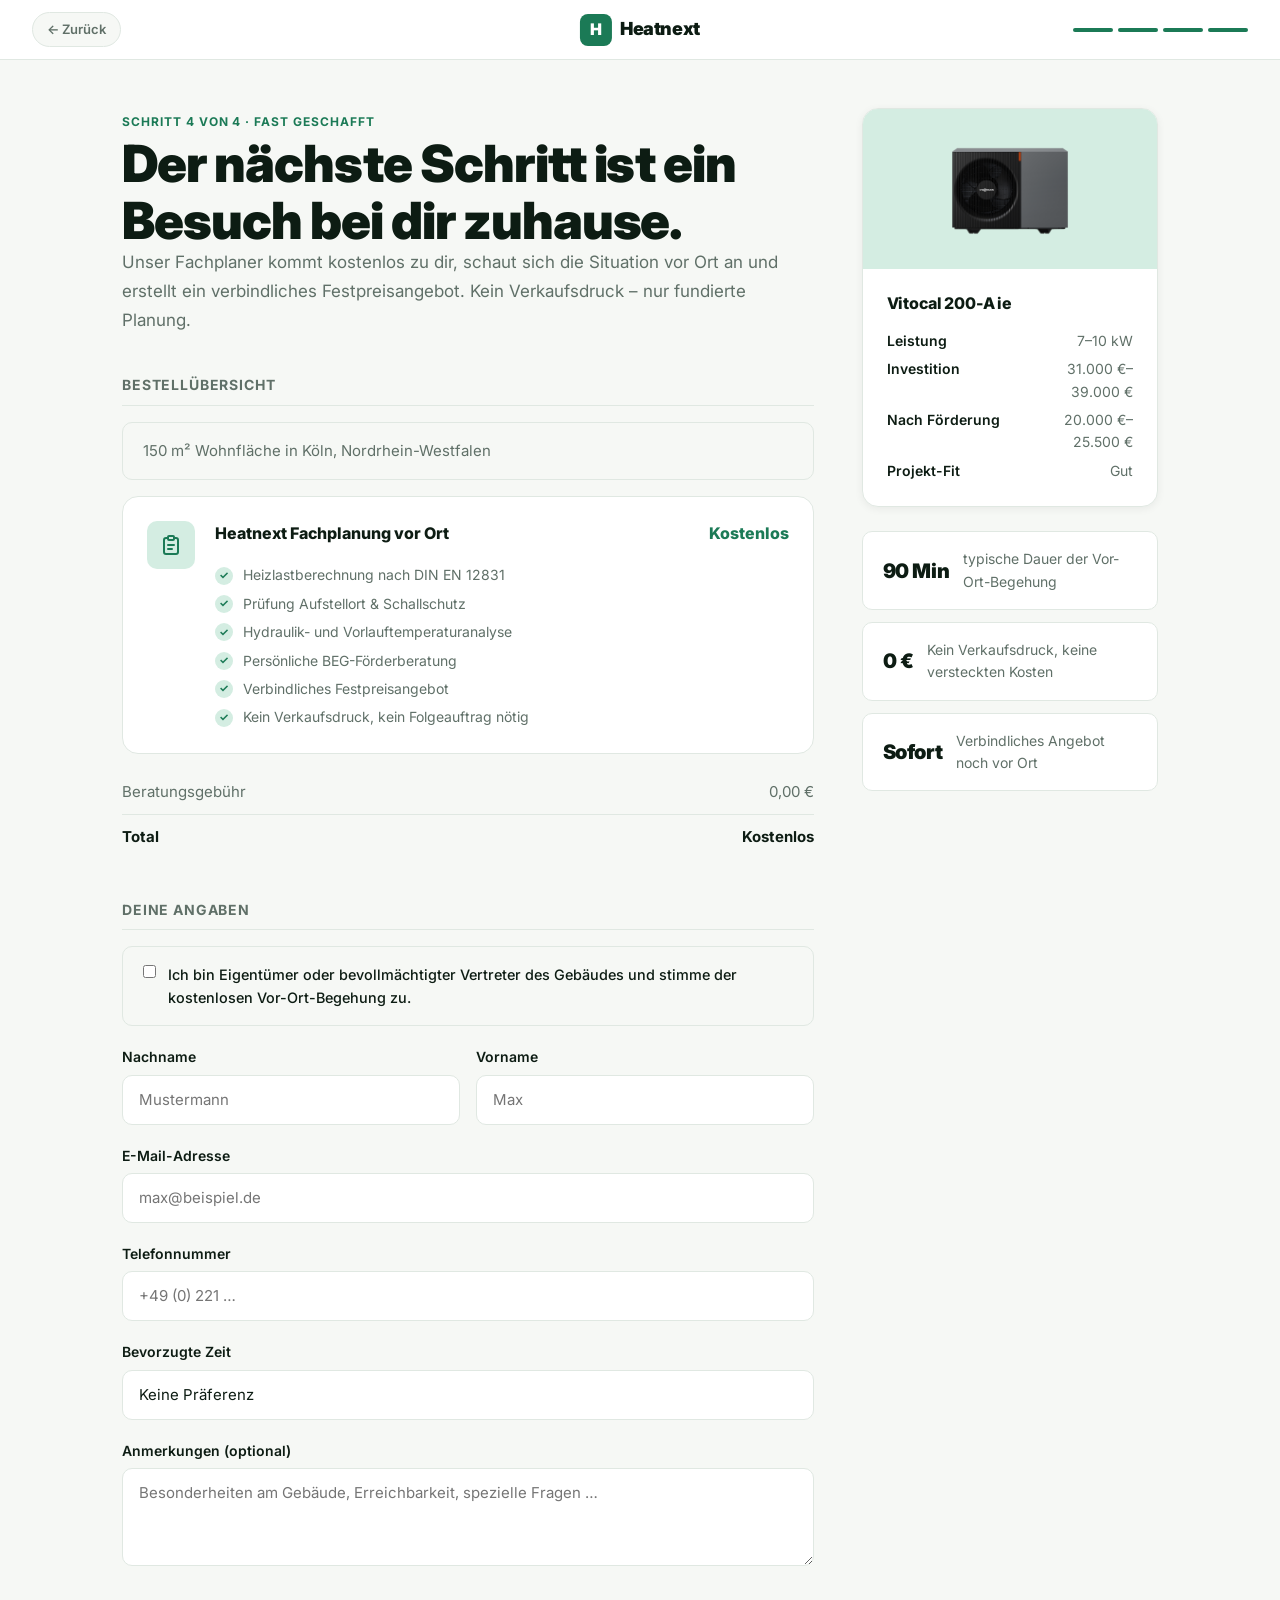
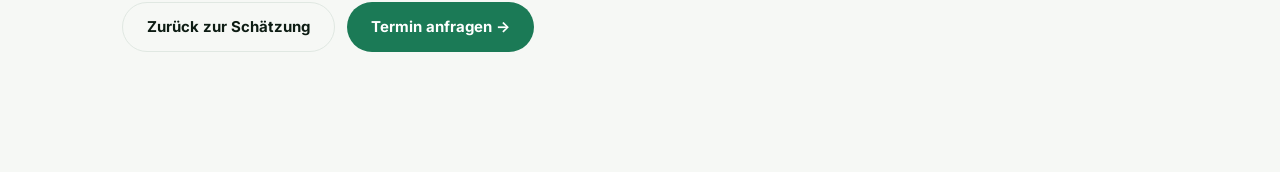
==== commit f9b7b23c: "Komplettes UI-Redesign: cleanes modernes Layout - Design-System: CSS Custom Properties, Inter-Font, " ====
--- a/consultation.html
+++ b/consultation.html
@@ -3,187 +3,250 @@
   <head>
     <meta charset="utf-8" />
     <meta name="viewport" content="width=device-width, initial-scale=1" />
-    <title>Heatnext | Fachplanung buchen</title>
-    <meta name="description" content="Buche einen kostenlosen Fachplanungstermin für deine Viessmann Wärmepumpe. Vor-Ort-Begehung, Heizlastberechnung und verbindliches Angebot." />
+    <title>Beratungstermin buchen – Heatnext</title>
+    <meta name="description" content="Buche deinen kostenlosen Vor-Ort-Beratungstermin für deine Viessmann Wärmepumpe." />
+    <link rel="stylesheet" href="https://fonts.bunny.net/css?family=inter:300,400,500,600,700,800,900&display=swap" />
     <link rel="stylesheet" href="styles.css" />
   </head>
-  <body class="est-body">
-
-    <!-- ── TOPBAR ── -->
-    <header class="est-topbar">
-      <a class="est-back" href="estimate.html" aria-label="Zurück zur Schätzung">
-        <svg width="18" height="18" viewBox="0 0 18 18" fill="none" aria-hidden="true">
-          <path d="M11 14L6 9l5-5" stroke="currentColor" stroke-width="2" stroke-linecap="round" stroke-linejoin="round"/>
-        </svg>
-        Zurück zur Schätzung
-      </a>
-      <a class="brand" href="index.html" aria-label="Heatnext Startseite">
-        <span class="brand-mark">H</span>
-        <span>Heatnext</span>
-      </a>
-      <div class="est-progress" aria-label="Fortschritt: Schritt 4 abgeschlossen">
-        <span class="is-done"></span>
-        <span class="is-done"></span>
-        <span class="is-done"></span>
-        <span class="is-done"></span>
-      </div>
-    </header>
-
-    <main class="est-page">
-
-      <!-- ── PAGE TITLE ── -->
-      <div class="dc-title-block">
-        <p class="kicker">Letzter Schritt</p>
+  <body>
+
+    <!-- TOPBAR -->
+    <div class="est-topbar">
+      <a href="estimate.html" class="est-topbar-back">&larr; Zurück</a>
+      <div class="est-topbar-logo">
+        <span class="nav-logo-chip">H</span>
+        Heatnext
+      </div>
+      <div class="est-progress-bars">
+        <div class="est-bar"></div>
+        <div class="est-bar"></div>
+        <div class="est-bar"></div>
+        <div class="est-bar"></div>
+      </div>
+    </div>
+
+    <!-- MAIN -->
+    <main class="dc-main">
+
+      <!-- LEFT COLUMN -->
+      <div class="dc-left">
+        <span class="kicker dc-kicker">Schritt 4 von 4 &middot; Fast geschafft</span>
         <h1>Der nächste Schritt ist ein Besuch bei dir zuhause.</h1>
-        <p>Wir führen eine Fachplanung durch, um die Schätzung zu präzisieren – kostenlos und unverbindlich.</p>
-      </div>
-
-      <!-- ── ORDER SUMMARY ── -->
-      <section class="est-panel" aria-labelledby="order-title">
-        <h2 id="order-title" class="dc-order-title">Bestellübersicht</h2>
-
-        <div class="dc-order-stack">
-
-          <!-- Home summary -->
-          <div class="dc-order-row dc-home-row">
-            <strong>Dein Haus</strong>
-            <span id="dcAddress">Deine Angaben werden übernommen.</span>
-          </div>
-
-          <!-- What to expect card -->
-          <div class="dc-info-card">
-            <div class="dc-info-icon" aria-hidden="true">
-              <svg width="56" height="56" viewBox="0 0 314 430" fill="currentColor" xmlns="http://www.w3.org/2000/svg" aria-hidden="true">
-                <path d="M302.81,430H11.31C5.07,430,0,424.93,0,418.69V50.8C0,44.56,5.07,39.49,11.31,39.49h86.14v-10.7C97.45,22.55,102.52,17.48,108.76,17.48h11.56C126.99,7.19,141.81,0,157.06,0s30.09,7.19,36.76,17.47h11.54c6.24,0,11.31,5.07,11.31,11.31v10.7h86.14c6.24,0,11.31,5.07,11.31,11.31v367.9C314.12,424.93,309.05,430,302.81,430z"/>
+        <p class="dc-intro">
+          Unser Fachplaner kommt kostenlos zu dir, schaut sich die Situation vor Ort an und erstellt ein verbindliches Festpreisangebot. Kein Verkaufsdruck – nur fundierte Planung.
+        </p>
+
+        <!-- Bestellübersicht -->
+        <section class="dc-section">
+          <div class="dc-section-title">Bestellübersicht</div>
+
+          <div class="dc-address-card" id="dcAddress">
+            Deine Adresse wird aus der Schätzung geladen …
+          </div>
+
+          <div class="dc-product-card">
+            <div class="dc-product-icon">
+              <svg viewBox="0 0 24 24" fill="none" stroke="currentColor" stroke-width="2" stroke-linecap="round" stroke-linejoin="round" aria-hidden="true">
+                <path d="M9 5H7a2 2 0 00-2 2v12a2 2 0 002 2h10a2 2 0 002-2V7a2 2 0 00-2-2h-2"/>
+                <rect x="9" y="3" width="6" height="4" rx="1"/>
+                <path d="M9 12h6M9 16h4"/>
               </svg>
             </div>
-            <div class="dc-info-body">
-              <h3>Heatnext Fachplanung vor Ort</h3>
+            <div class="dc-product-info">
+              <div style="display:flex;align-items:flex-start;justify-content:space-between;gap:1rem;">
+                <div class="dc-product-title">Heatnext Fachplanung vor Ort</div>
+                <div class="dc-product-free">Kostenlos</div>
+              </div>
               <ul class="dc-checklist">
-                <li>Ein zertifizierter Viessmann-Partner besucht dein Zuhause</li>
-                <li>Vollständige Begehung: Heizung, Elektrik, Hydraulik und Aufstellort</li>
-                <li>Raumweise Heizlastberechnung nach DIN EN 12831</li>
-                <li>Auslegung des passenden Vitocal-Systems für dein Gebäude</li>
-                <li>Förderprüfung: BEG/KfW und mögliche Heizungstausch-Boni</li>
-                <li>Maßgeschneidertes, verbindliches Angebot – direkt nach dem Termin</li>
+                <li class="dc-check"><span class="dc-check-icon">&#10003;</span>Heizlastberechnung nach DIN EN 12831</li>
+                <li class="dc-check"><span class="dc-check-icon">&#10003;</span>Prüfung Aufstellort &amp; Schallschutz</li>
+                <li class="dc-check"><span class="dc-check-icon">&#10003;</span>Hydraulik- und Vorlauftemperaturanalyse</li>
+                <li class="dc-check"><span class="dc-check-icon">&#10003;</span>Persönliche BEG-Förderberatung</li>
+                <li class="dc-check"><span class="dc-check-icon">&#10003;</span>Verbindliches Festpreisangebot</li>
+                <li class="dc-check"><span class="dc-check-icon">&#10003;</span>Kein Verkaufsdruck, kein Folgeauftrag nötig</li>
               </ul>
             </div>
-            <div class="dc-info-price">
-              <span>Kostenlos</span>
-            </div>
-          </div>
-
-          <!-- Price summary -->
-          <div class="dc-price-summary">
-            <div class="dc-price-row">
-              <dt>Beratungsgebühr</dt>
-              <dd>0,00 €</dd>
-            </div>
-            <div class="dc-price-row dc-price-total">
-              <dt><strong>Gesamt</strong></dt>
-              <dd><strong>Kostenlos</strong></dd>
-            </div>
-          </div>
-
-          <!-- Booking form -->
-          <form class="dc-booking-form" id="consultForm" novalidate>
-            <div class="dc-form-check">
-              <input type="checkbox" id="confirmed_owner" name="confirmed_owner" required />
-              <label for="confirmed_owner">
-                Ich bestätige, dass ich Eigentümer dieser Immobilie bin oder zur Vertretung des Eigentümers berechtigt bin.
-              </label>
-            </div>
-
-            <div class="dc-form-fields">
-              <div class="dc-name-row">
-                <label>
-                  Vorname
-                  <input type="text" name="firstName" placeholder="Anna" required autocomplete="given-name" />
-                </label>
-                <label>
-                  Nachname
-                  <input type="text" name="lastName" placeholder="Müller" required autocomplete="family-name" />
-                </label>
+          </div>
+
+          <table class="dc-price-table">
+            <tbody>
+              <tr>
+                <td>Beratungsgebühr</td>
+                <td class="dc-price-right">0,00&nbsp;€</td>
+              </tr>
+              <tr>
+                <td><strong>Total</strong></td>
+                <td class="dc-price-right"><strong>Kostenlos</strong></td>
+              </tr>
+            </tbody>
+          </table>
+        </section>
+
+        <!-- Buchungsformular -->
+        <section class="dc-section">
+          <div class="dc-section-title">Deine Angaben</div>
+
+          <div id="consultSuccess" class="dc-success" hidden>
+            <div class="dc-success-icon">&#10003;</div>
+            <h2>Anfrage gesendet!</h2>
+            <p>Wir melden uns innerhalb von 24 Stunden bei dir, um den Termin zu bestätigen. Schau auch in deinen Spam-Ordner.</p>
+          </div>
+
+          <form class="dc-form" id="consultForm" novalidate>
+            <div class="dc-checkbox-row">
+              <input type="checkbox" id="ownerConfirm" name="ownerConfirm" required />
+              <label for="ownerConfirm">Ich bin Eigentümer oder bevollmächtigter Vertreter des Gebäudes und stimme der kostenlosen Vor-Ort-Begehung zu.</label>
+            </div>
+
+            <div class="dc-field-row">
+              <div>
+                <label class="field-label" for="lastName">Nachname</label>
+                <input class="field-input" type="text" id="lastName" name="lastName" placeholder="Mustermann" required />
               </div>
-              <label>
-                E-Mail-Adresse
-                <input type="email" name="email" placeholder="anna@beispiel.de" required autocomplete="email" />
-              </label>
-              <label>
-                Telefon (optional)
-                <input type="tel" name="phone" placeholder="+49 151 00000000" autocomplete="tel" />
-              </label>
-              <label>
-                Bevorzugte Zeit
-                <select name="preferredTime">
-                  <option value="">Keine Präferenz</option>
-                  <option value="morning">Vormittags (9–12 Uhr)</option>
-                  <option value="noon">Mittags (12–14 Uhr)</option>
-                  <option value="afternoon">Nachmittags (14–17 Uhr)</option>
-                </select>
-              </label>
-              <label>
-                Anmerkungen (optional)
-                <textarea name="notes" rows="3" placeholder="z. B. Bitte werktags nach 14 Uhr …"></textarea>
-              </label>
+              <div>
+                <label class="field-label" for="firstName">Vorname</label>
+                <input class="field-input" type="text" id="firstName" name="firstName" placeholder="Max" required />
+              </div>
+            </div>
+
+            <div>
+              <label class="field-label" for="email">E-Mail-Adresse</label>
+              <input class="field-input" type="email" id="email" name="email" placeholder="max@beispiel.de" required />
+            </div>
+
+            <div>
+              <label class="field-label" for="phone">Telefonnummer</label>
+              <input class="field-input" type="tel" id="phone" name="phone" placeholder="+49 (0) 221 …" />
+            </div>
+
+            <div>
+              <label class="field-label" for="preferredTime">Bevorzugte Zeit</label>
+              <select class="field-input" id="preferredTime" name="preferredTime">
+                <option value="">Keine Präferenz</option>
+                <option value="morning">Morgens (8–12 Uhr)</option>
+                <option value="noon">Mittags (12–15 Uhr)</option>
+                <option value="afternoon">Nachmittags (15–18 Uhr)</option>
+                <option value="weekend">Wochenende</option>
+              </select>
+            </div>
+
+            <div>
+              <label class="field-label" for="notes">Anmerkungen (optional)</label>
+              <textarea class="field-input" id="notes" name="notes" rows="3" placeholder="Besonderheiten am Gebäude, Erreichbarkeit, spezielle Fragen …" style="resize:vertical;"></textarea>
             </div>
 
             <div class="dc-form-actions">
-              <a class="btn btn-outline" href="estimate.html">Zurück zur Schätzung</a>
-              <button class="btn btn-green" type="submit" id="submitConsult">
-                Termin anfragen →
-              </button>
-            </div>
-
-            <div class="consult-success" id="consultSuccess" hidden>
-              <strong>✓ Anfrage eingegangen!</strong>
-              <p>Wir melden uns innerhalb eines Werktags per E-Mail mit Terminvorschlägen zurück.</p>
+              <a href="estimate.html" class="btn btn-outline">Zurück zur Schätzung</a>
+              <button type="submit" class="btn btn-green" id="submitConsult">Termin anfragen &rarr;</button>
             </div>
           </form>
-
+        </section>
+      </div>
+
+      <!-- RIGHT SIDEBAR -->
+      <div class="dc-right">
+        <div class="dc-sidebar-panel">
+          <div class="dc-sidebar-image">
+            <img id="consultModelImage" src="assets/vitocal-200-a-ie-unit.png" alt="Vitocal Außengerät" />
+          </div>
+          <div class="dc-sidebar-body">
+            <h3 id="consultModel">Vitocal 200-A ie</h3>
+            <dl class="dc-sidebar-dl">
+              <dt>Leistung</dt>
+              <dd id="consultPower">7–10 kW</dd>
+              <dt>Investition</dt>
+              <dd id="consultCost">31.000–39.000 €</dd>
+              <dt>Nach Förderung</dt>
+              <dd id="consultNetCost">ab 20.000 €</dd>
+              <dt>Projekt-Fit</dt>
+              <dd id="consultFit">Gut</dd>
+            </dl>
+          </div>
         </div>
-      </section>
-
-      <!-- ── ESTIMATE SIDEBAR SUMMARY ── -->
-      <section class="est-panel dc-sidebar" aria-label="Deine Schätzung">
-        <p class="kicker">Deine Schätzung</p>
-        <img id="consultModelImage" src="assets/vitocal-200-a-ie-unit.png" alt="" />
-        <h3 id="consultModel">Vitocal Empfehlung</h3>
-        <dl class="consult-dl">
-          <div><dt>Leistungsbereich</dt><dd id="consultPower">–</dd></div>
-          <div><dt>Investitionsrahmen</dt><dd id="consultCost">–</dd></div>
-          <div><dt>Nach BEG/KfW</dt><dd id="consultNetCost">–</dd></div>
-          <div><dt>Projekt-Fit</dt><dd id="consultFit">–</dd></div>
-        </dl>
+
         <div class="dc-trust-items">
           <div class="dc-trust-item">
-            <span>🕐</span>
-            <div><strong>ca. 90 Minuten</strong><p>Vor-Ort-Termin</p></div>
+            <div class="dc-trust-num">90 Min</div>
+            <div class="dc-trust-text">typische Dauer der Vor-Ort-Begehung</div>
           </div>
           <div class="dc-trust-item">
-            <span>🔒</span>
-            <div><strong>Kein Verkaufsdruck</strong><p>Ehrliche Fachberatung zuerst</p></div>
+            <div class="dc-trust-num">0 €</div>
+            <div class="dc-trust-text">Kein Verkaufsdruck, keine versteckten Kosten</div>
           </div>
           <div class="dc-trust-item">
-            <span>📋</span>
-            <div><strong>Sofortiges Angebot</strong><p>Verbindlich nach dem Termin</p></div>
+            <div class="dc-trust-num">Sofort</div>
+            <div class="dc-trust-text">Verbindliches Angebot noch vor Ort</div>
           </div>
         </div>
-      </section>
+      </div>
 
     </main>
 
-    <footer class="site-footer">
-      <div class="footer-inner">
-        <a class="brand" href="index.html" aria-label="Heatnext">
-          <span class="brand-mark">H</span>
-          <span>Heatnext</span>
-        </a>
-        <span class="footer-note">Unverbindliche Vorabschätzung. Keine finale Fachplanung.</span>
-        <span class="footer-legal">© 2025 Heatnext</span>
-      </div>
-    </footer>
-
-    <script src="consultation.js"></script>
+    <script>
+      (function () {
+        const raw = sessionStorage.getItem("heatnextEstimate");
+        const fmt = new Intl.NumberFormat("de-DE", { style: "currency", currency: "EUR", maximumFractionDigits: 0 });
+
+        const fallback = {
+          area: 150,
+          city: "Köln",
+          state: "Nordrhein-Westfalen",
+          model: "Vitocal 200-A ie",
+          modelKey: "200",
+          fit: "Gut",
+          minKw: 7,
+          maxKw: 10,
+          costLow: 31000,
+          costHigh: 39000
+        };
+
+        const modelImages = {
+          "250": "assets/vitocal-250-a-unit.png",
+          "200": "assets/vitocal-200-a-ie-unit.png",
+          "150": "assets/vitocal-150-a-unit.png"
+        };
+        const modelAlts = {
+          "250": "Vitocal 250-A Außengerät",
+          "200": "Vitocal 200-A ie Außengerät",
+          "150": "Vitocal 150-A Außengerät"
+        };
+
+        let e = fallback;
+        try { if (raw) e = JSON.parse(raw); } catch (_) {}
+
+        const grantRate = e.fit === "Planung nötig" ? 0.3 : 0.35;
+        const netLow = Math.round((e.costLow * (1 - grantRate)) / 500) * 500;
+        const netHigh = Math.round((e.costHigh * (1 - grantRate)) / 500) * 500;
+
+        const set = (id, val) => { const el = document.querySelector("#" + id); if (el) el.textContent = val; };
+        const setAttr = (id, attr, val) => { const el = document.querySelector("#" + id); if (el) el[attr] = val; };
+
+        set("dcAddress", `${e.area} m² Wohnfläche in ${e.city || "deinem Ort"}${e.state ? ", " + e.state : ""}`);
+        set("consultModel", e.model);
+        set("consultPower", `${e.minKw}–${e.maxKw} kW`);
+        set("consultCost", `${fmt.format(e.costLow)}–${fmt.format(e.costHigh)}`);
+        set("consultNetCost", `${fmt.format(netLow)}–${fmt.format(netHigh)}`);
+        set("consultFit", e.fit);
+        setAttr("consultModelImage", "src", modelImages[e.modelKey] || modelImages["200"]);
+        setAttr("consultModelImage", "alt", modelAlts[e.modelKey] || modelAlts["200"]);
+
+        // Form submit
+        const form = document.querySelector("#consultForm");
+        const success = document.querySelector("#consultSuccess");
+        if (form && success) {
+          form.addEventListener("submit", function (ev) {
+            ev.preventDefault();
+            if (!form.checkValidity()) {
+              const invalid = form.querySelector(":invalid");
+              if (invalid) invalid.reportValidity();
+              return;
+            }
+            form.hidden = true;
+            success.hidden = false;
+            success.scrollIntoView({ behavior: "smooth", block: "start" });
+          });
+        }
+      })();
+    </script>
   </body>
 </html>
--- a/styles.css
+++ b/styles.css
@@ -1,1434 +1,1047 @@
-/* ─────────────────────────────────────────────
-   DESIGN TOKENS
-───────────────────────────────────────────── */
+/* === DESIGN TOKENS === */
 :root {
-  --ink:         #0f1f18;
-  --muted:       #5e6e65;
-  --line:        #d8e4db;
-  --paper:       #f5f8f4;
-  --white:       #ffffff;
-  --green:       #1a7a56;
-  --green-dark:  #0f5038;
-  --green-bg:    #eaf4ee;
-  --mint:        #d2eddf;
-  --dark:        #111e17;
-  --amber:       #f0b84d;
-  --coral:       #db6b53;
-  --blue:        #4a7a9b;
-  --blue-bg:     #dbeaf4;
-  --coral-bg:    #fce8e3;
-  --r:           18px;
-  --r-sm:        12px;
-  --shadow:      0 20px 60px rgba(15, 31, 24, 0.12);
-  --shadow-sm:   0 4px 18px rgba(15, 31, 24, 0.08);
-}
-
-/* ─────────────────────────────────────────────
-   RESET & BASE
-───────────────────────────────────────────── */
-*, *::before, *::after { box-sizing: border-box; }
-html { scroll-behavior: smooth; }
+  --bg: #f6f8f5;
+  --white: #fff;
+  --border: #e0e8e2;
+  --green: #1b7a56;
+  --green-dark: #115c3e;
+  --dark: #0d1c13;
+  --muted: #607068;
+  --mint: #d4ede2;
+  --radius-lg: 16px;
+  --radius-sm: 10px;
+  --radius-pill: 999px;
+  --shadow-card: 0 2px 8px rgba(0,0,0,0.06);
+  --shadow-modal: 0 8px 32px rgba(0,0,0,0.10);
+  --font: 'Inter', system-ui, sans-serif;
+}
+
+/* === RESET === */
+*, *::before, *::after { box-sizing: border-box; margin: 0; padding: 0; }
+html { font-size: 16px; -webkit-text-size-adjust: 100%; }
 body {
-  margin: 0;
-  background: var(--paper);
-  color: var(--ink);
-  font-family: Inter, ui-sans-serif, system-ui, -apple-system, "Segoe UI", sans-serif;
-  font-size: 1rem;
-  line-height: 1.55;
+  font-family: var(--font);
+  background: var(--bg);
+  color: var(--dark);
+  line-height: 1.6;
   -webkit-font-smoothing: antialiased;
 }
 img { display: block; max-width: 100%; }
 a { color: inherit; text-decoration: none; }
+ul, ol { list-style: none; }
 button, input, select, textarea { font: inherit; }
-h1, h2, h3, h4, p { margin-top: 0; }
-textarea { resize: vertical; }
-
-/* ─────────────────────────────────────────────
-   TYPOGRAPHY
-───────────────────────────────────────────── */
-h1 {
-  font-size: clamp(2.8rem, 6vw, 5.5rem);
-  font-weight: 900;
-  line-height: 0.97;
-  letter-spacing: -0.02em;
-  margin-bottom: 22px;
-}
-h2 {
-  font-size: clamp(2rem, 4vw, 3.6rem);
-  font-weight: 900;
-  line-height: 1.02;
-  letter-spacing: -0.015em;
-  margin-bottom: 14px;
-}
-h3 {
-  font-size: clamp(1.3rem, 2vw, 1.8rem);
-  font-weight: 900;
-  line-height: 1.15;
-  margin-bottom: 10px;
-}
-
+fieldset { border: none; }
+
+/* === TYPOGRAPHY === */
+h1 { font-size: clamp(2rem, 4vw, 3.25rem); font-weight: 900; letter-spacing: -0.02em; line-height: 1.1; }
+h2 { font-size: clamp(1.5rem, 3vw, 2.25rem); font-weight: 900; letter-spacing: -0.02em; line-height: 1.15; }
+h3 { font-size: 1.25rem; font-weight: 800; letter-spacing: -0.01em; line-height: 1.3; }
+h4 { font-size: 1rem; font-weight: 700; line-height: 1.4; }
+p { color: var(--muted); line-height: 1.7; }
 .kicker {
-  display: block;
-  margin-bottom: 14px;
-  color: var(--green);
-  font-size: 0.76rem;
-  font-weight: 900;
+  display: inline-block;
+  font-size: 0.75rem;
+  font-weight: 700;
   letter-spacing: 0.08em;
   text-transform: uppercase;
-}
-.kicker-light { color: rgba(255,255,255,0.7); }
-
-.section-sub {
-  color: var(--muted);
-  font-size: 1.05rem;
-  max-width: 640px;
-}
-
-/* ─────────────────────────────────────────────
-   LAYOUT HELPERS
-───────────────────────────────────────────── */
-.section-wrap {
-  width: min(1180px, calc(100% - 40px));
-  margin: 0 auto;
-}
-
-.section-head {
-  max-width: 720px;
-  margin-bottom: 48px;
-}
-
-/* ─────────────────────────────────────────────
-   BUTTONS
-───────────────────────────────────────────── */
+  color: var(--green);
+  margin-bottom: 0.75rem;
+}
+
+/* === BUTTONS === */
 .btn {
   display: inline-flex;
   align-items: center;
-  justify-content: center;
-  gap: 8px;
-  min-height: 50px;
-  padding: 12px 22px;
-  border: 0;
-  border-radius: var(--r-sm);
-  font-weight: 800;
-  font-size: 0.97rem;
+  gap: 0.5rem;
+  padding: 0.75rem 1.5rem;
+  border-radius: var(--radius-pill);
+  font-weight: 700;
+  font-size: 0.9375rem;
   cursor: pointer;
-  transition: transform 0.16s ease, box-shadow 0.16s ease, background 0.16s ease;
+  border: none;
+  transition: background 0.15s, transform 0.1s, opacity 0.15s;
   text-decoration: none;
-}
-.btn:hover { transform: translateY(-1px); }
-
+  white-space: nowrap;
+}
+.btn:active { transform: scale(0.98); }
+.btn-dark {
+  background: var(--dark);
+  color: var(--white);
+}
+.btn-dark:hover { background: #1a3324; }
 .btn-green {
   background: var(--green);
   color: var(--white);
-  box-shadow: 0 8px 24px rgba(26,122,86,0.28);
 }
 .btn-green:hover { background: var(--green-dark); }
-
-.btn-dark {
-  background: var(--ink);
-  color: var(--white);
-}
-.btn-dark:hover { background: #1c3326; }
-
 .btn-outline {
-  background: var(--white);
-  color: var(--ink);
-  border: 1.5px solid var(--line);
-}
-.btn-outline:hover { border-color: rgba(26,122,86,0.5); }
-
+  background: transparent;
+  color: var(--dark);
+  border: 1.5px solid var(--border);
+}
+.btn-outline:hover { border-color: var(--dark); }
 .btn-white {
   background: var(--white);
-  color: var(--ink);
-  border: 1.5px solid rgba(255,255,255,0.25);
-}
-.btn-white:hover { background: rgba(255,255,255,0.92); }
-
-.btn-sm { min-height: 38px; padding: 8px 16px; font-size: 0.88rem; }
-.wide { width: 100%; }
-
-/* ─────────────────────────────────────────────
-   SITE HEADER (landing)
-───────────────────────────────────────────── */
+  color: var(--dark);
+}
+.btn-white:hover { background: var(--mint); }
+.btn-lg { padding: 1rem 2rem; font-size: 1rem; }
+.btn-sm { padding: 0.5rem 1rem; font-size: 0.875rem; }
+
+/* === HEADER / NAVBAR === */
 .site-header {
-  position: fixed;
-  z-index: 30;
-  top: 0; left: 0; right: 0;
-  display: flex;
-  align-items: center;
-  justify-content: space-between;
-  gap: 24px;
-  padding: 16px clamp(18px, 4vw, 56px);
-  background: rgba(245,248,244,0.9);
-  border-bottom: 1px solid rgba(216,228,219,0.7);
-  backdrop-filter: blur(20px);
-}
-
-.site-header nav {
-  display: flex;
-  align-items: center;
-  gap: 24px;
-  color: var(--muted);
-  font-size: 0.93rem;
-  font-weight: 600;
-}
-.site-header nav a:hover { color: var(--ink); }
-
-/* ─────────────────────────────────────────────
-   BRAND MARK
-───────────────────────────────────────────── */
-.brand {
-  display: flex;
-  align-items: center;
-  gap: 10px;
+  position: sticky;
+  top: 0;
+  z-index: 100;
+  background: rgba(246,248,245,0.92);
+  backdrop-filter: blur(12px);
+  border-bottom: 1px solid var(--border);
+}
+.nav-inner {
+  max-width: 1200px;
+  margin: 0 auto;
+  padding: 0 2rem;
+  height: 68px;
+  display: flex;
+  align-items: center;
+  gap: 2rem;
+}
+.nav-logo {
+  display: flex;
+  align-items: center;
+  gap: 0.625rem;
   font-weight: 900;
-  font-size: 1.05rem;
-  color: var(--ink);
-}
-.brand-mark {
+  font-size: 1.25rem;
+  letter-spacing: -0.02em;
+  color: var(--dark);
+}
+.nav-logo-chip {
+  width: 32px;
+  height: 32px;
+  background: var(--green);
+  border-radius: 8px;
   display: grid;
   place-items: center;
-  width: 34px;
-  height: 34px;
-  border-radius: 8px;
-  background: var(--green);
-  color: var(--white);
+  color: #fff;
   font-weight: 900;
   font-size: 1rem;
   flex-shrink: 0;
 }
-
-/* ─────────────────────────────────────────────
-   HERO
-───────────────────────────────────────────── */
+.nav-links {
+  display: flex;
+  align-items: center;
+  gap: 0.25rem;
+  flex: 1;
+}
+.nav-links a {
+  padding: 0.4rem 0.75rem;
+  border-radius: var(--radius-pill);
+  font-size: 0.9rem;
+  font-weight: 500;
+  color: var(--muted);
+  transition: color 0.15s, background 0.15s;
+}
+.nav-links a:hover { color: var(--dark); background: var(--mint); }
+.nav-actions { margin-left: auto; }
+
+/* === HERO === */
 .hero {
-  padding: 130px clamp(18px, 5vw, 72px) 80px;
-  background: var(--white);
-  border-bottom: 1px solid var(--line);
-}
-.hero-inner {
-  display: grid;
-  grid-template-columns: 1fr 420px;
-  gap: 60px;
-  align-items: center;
-  max-width: 1180px;
+  max-width: 1200px;
   margin: 0 auto;
-}
+  padding: 5rem 2rem 4rem;
+  display: grid;
+  grid-template-columns: 1fr 1fr;
+  gap: 4rem;
+  align-items: center;
+}
+.hero-text h1 { color: var(--dark); margin-bottom: 1.25rem; }
 .hero-sub {
-  font-size: clamp(1.05rem, 1.8vw, 1.22rem);
-  color: #3a5044;
-  max-width: 580px;
-  margin-bottom: 32px;
-}
-.hero-actions {
-  display: flex;
+  max-width: 520px;
+  font-size: 1.0625rem;
+  margin-bottom: 2rem;
+}
+.hero-ctas {
+  display: flex;
+  gap: 0.75rem;
   flex-wrap: wrap;
-  gap: 12px;
-  margin-bottom: 36px;
-}
-.hero-trust {
-  display: flex;
-  gap: 24px;
-  list-style: none;
-  padding: 0;
-  margin: 0;
+  margin-bottom: 2rem;
+}
+.trust-pills {
+  display: flex;
+  gap: 0.5rem;
   flex-wrap: wrap;
 }
-.hero-trust li {
-  display: flex;
-  flex-direction: column;
-}
-.hero-trust strong {
-  font-size: 1.15rem;
-  font-weight: 900;
-  line-height: 1.1;
-}
-.hero-trust span {
-  font-size: 0.83rem;
-  color: var(--muted);
+.trust-pill {
+  display: inline-flex;
+  align-items: center;
+  gap: 0.375rem;
+  padding: 0.35rem 0.875rem;
+  background: var(--white);
+  border: 1px solid var(--border);
+  border-radius: var(--radius-pill);
+  font-size: 0.8125rem;
   font-weight: 600;
-}
-
-.hero-visual {
-  position: relative;
-}
-.hero-visual-inner {
-  position: relative;
-  background: var(--green-bg);
-  border: 1px solid var(--mint);
-  border-radius: var(--r);
-  padding: 32px;
+  color: var(--dark);
+  box-shadow: var(--shadow-card);
+}
+.trust-pill-dot {
+  width: 7px;
+  height: 7px;
+  border-radius: 50%;
+  background: var(--green);
+  flex-shrink: 0;
+}
+.hero-image-card {
+  background: var(--mint);
+  border-radius: var(--radius-lg);
+  overflow: hidden;
+  aspect-ratio: 4/3;
   display: flex;
   align-items: center;
   justify-content: center;
-  min-height: 420px;
-}
-.hero-visual-inner img {
-  width: 100%;
-  max-height: 340px;
-  object-fit: contain;
-}
-.hero-model-badge {
-  position: absolute;
-  bottom: 20px;
-  left: 20px;
-  background: var(--white);
-  border: 1px solid var(--line);
-  border-radius: var(--r-sm);
-  padding: 12px 16px;
-  box-shadow: var(--shadow-sm);
-}
-.hero-model-badge span {
-  display: block;
-  font-size: 0.75rem;
-  color: var(--muted);
-  font-weight: 700;
-  text-transform: uppercase;
-  letter-spacing: 0.05em;
-}
-.hero-model-badge strong {
-  display: block;
-  font-size: 1rem;
-  font-weight: 900;
-  margin-top: 3px;
-}
-
-/* ─────────────────────────────────────────────
-   HOW IT WORKS
-───────────────────────────────────────────── */
-.how-section {
-  padding: clamp(64px, 9vw, 100px) clamp(18px, 5vw, 72px);
-  background: var(--white);
-}
-.how-steps {
+  box-shadow: var(--shadow-modal);
+}
+.hero-image-card img { width: 80%; max-height: 80%; object-fit: contain; padding: 1.5rem; }
+
+/* === SECTION WRAPPER === */
+.section { padding: 5rem 2rem; }
+.section-inner { max-width: 1200px; margin: 0 auto; }
+.section-header { margin-bottom: 3rem; }
+.section-header h2 { margin-top: 0.25rem; }
+
+/* === HOW IT WORKS === */
+.hiw-grid {
   display: grid;
   grid-template-columns: repeat(3, 1fr);
-  gap: 24px;
-  list-style: none;
-  padding: 0;
-  margin: 0;
-  counter-reset: none;
-}
-.how-step {
-  display: flex;
-  gap: 18px;
-  align-items: flex-start;
-  padding: 28px;
-  border: 1px solid var(--line);
-  border-radius: var(--r);
-  background: var(--paper);
-}
-.how-step strong {
-  display: block;
-  font-size: 1.08rem;
-  font-weight: 900;
-  margin-bottom: 6px;
-}
-.how-step p {
-  color: var(--muted);
-  margin: 0;
-  font-size: 0.94rem;
-}
-.step-num {
-  flex-shrink: 0;
-  display: grid;
-  place-items: center;
+  gap: 1.5rem;
+}
+.hiw-card {
+  background: var(--white);
+  border: 1px solid var(--border);
+  border-radius: var(--radius-lg);
+  padding: 2rem;
+  box-shadow: var(--shadow-card);
+}
+.hiw-badge {
   width: 40px;
   height: 40px;
-  border-radius: 10px;
+  border-radius: 50%;
   background: var(--green);
-  color: var(--white);
+  color: #fff;
+  display: grid;
+  place-items: center;
   font-weight: 900;
-  font-size: 1.1rem;
-}
-
-/* ─────────────────────────────────────────────
-   TRUST BAND
-───────────────────────────────────────────── */
+  font-size: 1rem;
+  margin-bottom: 1.25rem;
+}
+.hiw-card h3 { color: var(--dark); margin-bottom: 0.5rem; }
+
+/* === TRUST BAND === */
 .trust-band {
+  background: var(--white);
+  border-top: 1px solid var(--border);
+  border-bottom: 1px solid var(--border);
+}
+.trust-band-inner {
+  max-width: 1200px;
+  margin: 0 auto;
   display: grid;
   grid-template-columns: repeat(3, 1fr);
-  gap: 1px;
-  background: var(--line);
-  border-top: 1px solid var(--line);
-  border-bottom: 1px solid var(--line);
-}
-.trust-band > div {
+}
+.trust-cell {
+  padding: 2rem;
+  text-align: center;
+  border-right: 1px solid var(--border);
+}
+.trust-cell:last-child { border-right: none; }
+.trust-cell-value {
+  display: block;
+  font-size: 1.75rem;
+  font-weight: 900;
+  letter-spacing: -0.02em;
+  color: var(--dark);
+}
+.trust-cell-label {
+  font-size: 0.875rem;
+  color: var(--muted);
+  font-weight: 500;
+}
+
+/* === ESTIMATOR SECTION === */
+.estimator-section { background: var(--bg); }
+.estimator-layout {
+  display: grid;
+  grid-template-columns: 240px 1fr;
+  gap: 2.5rem;
+  align-items: start;
+}
+.progress-sidebar {}
+.progress-steps {
   display: flex;
   flex-direction: column;
-  gap: 5px;
-  padding: 28px clamp(18px, 4vw, 46px);
-  background: var(--white);
-}
-.trust-band strong { font-size: 1rem; font-weight: 900; }
-.trust-band span { color: var(--muted); font-size: 0.91rem; }
-
-/* ─────────────────────────────────────────────
-   ESTIMATOR SECTION
-───────────────────────────────────────────── */
-.estimator-section {
-  padding: clamp(64px, 9vw, 110px) clamp(18px, 5vw, 72px);
-}
-
-.estimator-shell {
-  display: grid;
-  grid-template-columns: 260px minmax(0, 1fr);
-  gap: 20px;
-  max-width: 1100px;
-}
-
-/* Progress panel */
-.progress-panel {
-  align-self: start;
-  background: var(--white);
-  border: 1px solid var(--line);
-  border-radius: var(--r);
-  box-shadow: var(--shadow-sm);
-  padding: 14px;
-  display: grid;
-  gap: 6px;
+  gap: 0.25rem;
 }
 .progress-step {
-  display: grid;
-  grid-template-columns: 36px 1fr;
-  align-items: center;
-  gap: 10px;
-  padding: 10px 12px;
-  border-radius: var(--r-sm);
-  color: var(--muted);
-}
-.progress-step span {
+  display: flex;
+  align-items: center;
+  gap: 0.75rem;
+  padding: 0.75rem 1rem;
+  border-radius: var(--radius-sm);
+  font-size: 0.875rem;
+  font-weight: 500;
+  color: var(--muted);
+  cursor: default;
+  transition: background 0.15s, color 0.15s;
+}
+.progress-step-num {
+  width: 28px;
+  height: 28px;
+  border-radius: 50%;
+  border: 2px solid var(--border);
   display: grid;
   place-items: center;
+  font-size: 0.8125rem;
+  font-weight: 700;
+  flex-shrink: 0;
+  transition: border-color 0.15s, background 0.15s, color 0.15s;
+}
+.progress-step.is-active {
+  background: var(--mint);
+  color: var(--dark);
+  font-weight: 700;
+}
+.progress-step.is-active .progress-step-num {
+  background: var(--green);
+  border-color: var(--green);
+  color: #fff;
+}
+
+/* === FORM CARD === */
+.form-card {
+  background: var(--white);
+  border: 1px solid var(--border);
+  border-radius: var(--radius-lg);
+  box-shadow: var(--shadow-card);
+  padding: 2.5rem;
+}
+.form-step { display: none; }
+.form-step.is-active { display: block; }
+.form-step h3 { color: var(--dark); margin-bottom: 0.5rem; }
+.form-step > p { margin-bottom: 1.75rem; }
+
+.field-group {
+  display: grid;
+  gap: 1.25rem;
+  margin-bottom: 1.5rem;
+}
+.field-group-2 { grid-template-columns: 1fr 1fr; }
+
+.field-label {
+  display: block;
+  font-size: 0.875rem;
+  font-weight: 600;
+  color: var(--dark);
+  margin-bottom: 0.375rem;
+}
+.field-input {
+  width: 100%;
+  padding: 0.75rem 1rem;
+  border: 1.5px solid var(--border);
+  border-radius: var(--radius-sm);
+  background: var(--white);
+  color: var(--dark);
+  font-size: 0.9375rem;
+  transition: border-color 0.15s;
+  appearance: none;
+}
+.field-input:focus { outline: none; border-color: var(--green); }
+.field-input.is-invalid { border-color: #c0392b; }
+
+.field-hint {
+  margin-top: 0.375rem;
+  font-size: 0.8125rem;
+  color: var(--muted);
+}
+.field-hint.is-success { color: var(--green); }
+.field-hint.is-error { color: #c0392b; }
+
+.radio-group { display: grid; gap: 0.75rem; }
+.radio-option {
+  display: flex;
+  align-items: flex-start;
+  gap: 0.875rem;
+  padding: 1rem 1.25rem;
+  background: var(--white);
+  border: 1.5px solid var(--border);
+  border-radius: var(--radius-sm);
+  cursor: pointer;
+  transition: border-color 0.15s, background 0.15s;
+}
+.radio-option:has(input:checked) {
+  border-color: var(--green);
+  background: #f0faf5;
+}
+.radio-option input[type="radio"] { margin-top: 2px; accent-color: var(--green); }
+.radio-option-text strong { display: block; font-size: 0.9375rem; color: var(--dark); }
+.radio-option-text span { font-size: 0.8125rem; color: var(--muted); }
+
+.form-actions {
+  display: flex;
+  justify-content: space-between;
+  align-items: center;
+  margin-top: 2rem;
+  padding-top: 1.5rem;
+  border-top: 1px solid var(--border);
+  gap: 0.75rem;
+}
+
+/* === RESULT STEP === */
+.result-metrics {
+  display: grid;
+  grid-template-columns: repeat(3, 1fr);
+  gap: 1rem;
+  margin-bottom: 1.5rem;
+}
+.result-metric {
+  background: var(--bg);
+  border: 1px solid var(--border);
+  border-radius: var(--radius-sm);
+  padding: 1.25rem;
+  text-align: center;
+}
+.result-metric-value {
+  display: block;
+  font-size: 1.375rem;
+  font-weight: 900;
+  letter-spacing: -0.02em;
+  color: var(--dark);
+}
+.result-metric-label {
+  font-size: 0.8125rem;
+  color: var(--muted);
+}
+#resultTitle { color: var(--dark); margin-bottom: 0.75rem; font-size: 1.25rem; font-weight: 800; }
+#resultCopy { margin-bottom: 1.5rem; font-size: 0.9375rem; }
+
+/* === MODEL CARDS === */
+.models-grid {
+  display: grid;
+  grid-template-columns: repeat(3, 1fr);
+  gap: 1.5rem;
+}
+.model-card {
+  background: var(--white);
+  border: 1px solid var(--border);
+  border-radius: var(--radius-lg);
+  overflow: hidden;
+  box-shadow: var(--shadow-card);
+  cursor: pointer;
+  transition: box-shadow 0.15s, transform 0.15s;
+}
+.model-card:hover { box-shadow: var(--shadow-modal); transform: translateY(-2px); }
+.model-card-image {
+  background: var(--mint);
+  padding: 2rem;
+  display: flex;
+  align-items: center;
+  justify-content: center;
+  height: 220px;
+}
+.model-card-image img { max-height: 160px; object-fit: contain; }
+.model-card-body { padding: 1.5rem; }
+.model-chip {
+  display: inline-block;
+  padding: 0.25rem 0.75rem;
+  background: var(--mint);
+  color: var(--green-dark);
+  border-radius: var(--radius-pill);
+  font-size: 0.75rem;
+  font-weight: 700;
+  margin-bottom: 0.75rem;
+}
+.model-card-body h3 { color: var(--dark); margin-bottom: 0.5rem; }
+.model-card-link {
+  display: inline-flex;
+  align-items: center;
+  gap: 0.375rem;
+  font-size: 0.875rem;
+  font-weight: 600;
+  color: var(--green);
+  margin-top: 1rem;
+}
+
+/* === PROCESS === */
+.process-grid {
+  display: grid;
+  grid-template-columns: repeat(4, 1fr);
+  gap: 1.5rem;
+}
+.process-card {
+  padding: 1.5rem;
+  background: var(--white);
+  border: 1px solid var(--border);
+  border-radius: var(--radius-lg);
+  box-shadow: var(--shadow-card);
+}
+.process-icon { font-size: 2rem; margin-bottom: 1rem; }
+.process-card h4 { color: var(--dark); margin-bottom: 0.375rem; }
+
+/* === CTA BAND === */
+.cta-band {
+  background: var(--dark);
+  padding: 5rem 2rem;
+  text-align: center;
+}
+.cta-band h2 { color: var(--white); margin-bottom: 1.5rem; }
+
+/* === FOOTER === */
+.site-footer {
+  padding: 3rem 2rem;
+  border-top: 1px solid var(--border);
+  background: var(--white);
+}
+.footer-inner {
+  max-width: 1200px;
+  margin: 0 auto;
+  display: flex;
+  align-items: center;
+  justify-content: space-between;
+  gap: 1rem;
+  flex-wrap: wrap;
+}
+.footer-note { font-size: 0.8125rem; color: var(--muted); }
+
+/* === MODAL === */
+.modal {
+  position: fixed;
+  inset: 0;
+  z-index: 200;
+  background: rgba(13,28,19,0.55);
+  display: flex;
+  align-items: center;
+  justify-content: center;
+  padding: 1.5rem;
+}
+.modal[hidden] { display: none; }
+.modal-box {
+  background: var(--white);
+  border-radius: var(--radius-lg);
+  box-shadow: var(--shadow-modal);
+  max-width: 640px;
+  width: 100%;
+  max-height: 90vh;
+  overflow-y: auto;
+  padding: 2.5rem;
+  position: relative;
+}
+.modal-close {
+  position: absolute;
+  top: 1.25rem;
+  right: 1.25rem;
   width: 36px;
   height: 36px;
-  border-radius: 10px;
-  background: var(--paper);
+  border: none;
+  background: var(--bg);
+  border-radius: 50%;
+  display: grid;
+  place-items: center;
+  cursor: pointer;
+  font-size: 1.25rem;
+  color: var(--muted);
+}
+.modal-close:hover { background: var(--border); }
+.modal-image {
+  background: var(--mint);
+  border-radius: var(--radius-sm);
+  padding: 1.5rem;
+  display: flex;
+  justify-content: center;
+  margin-bottom: 1.5rem;
+}
+.modal-image img { max-height: 160px; object-fit: contain; }
+.modal-dl {
+  display: grid;
+  grid-template-columns: auto 1fr;
+  gap: 0.5rem 1rem;
+  margin: 1.25rem 0;
+  font-size: 0.9rem;
+}
+.modal-dl dt { font-weight: 700; color: var(--dark); }
+.modal-dl dd { color: var(--muted); }
+body.modal-open { overflow: hidden; }
+
+/* ============================================================
+   ESTIMATE PAGE
+   ============================================================ */
+
+.est-topbar {
+  position: sticky;
+  top: 0;
+  z-index: 100;
+  background: var(--white);
+  border-bottom: 1px solid var(--border);
+  padding: 0 2rem;
+  height: 60px;
+  display: flex;
+  align-items: center;
+  gap: 1.5rem;
+}
+.est-topbar-back {
+  display: inline-flex;
+  align-items: center;
+  gap: 0.375rem;
+  padding: 0.375rem 0.875rem;
+  background: var(--bg);
+  border: 1px solid var(--border);
+  border-radius: var(--radius-pill);
+  font-size: 0.8125rem;
+  font-weight: 600;
+  color: var(--muted);
+  white-space: nowrap;
+  transition: color 0.15s, border-color 0.15s;
+}
+.est-topbar-back:hover { color: var(--dark); border-color: var(--dark); }
+.est-topbar-logo {
+  position: absolute;
+  left: 50%;
+  transform: translateX(-50%);
   font-weight: 900;
+  font-size: 1.125rem;
+  letter-spacing: -0.02em;
+  color: var(--dark);
+  display: flex;
+  align-items: center;
+  gap: 0.5rem;
+  pointer-events: none;
+}
+.est-progress-bars {
+  margin-left: auto;
+  display: flex;
+  gap: 5px;
+  align-items: center;
+}
+.est-bar {
+  width: 40px;
+  height: 4px;
+  border-radius: 2px;
+  background: var(--green);
+}
+.est-bar.dim { background: rgba(27,122,86,0.25); }
+
+.est-main {
+  max-width: 1100px;
+  margin: 0 auto;
+  padding: 3rem 2rem 5rem;
+  display: flex;
+  flex-direction: column;
+  gap: 3rem;
+}
+
+.est-panel {
+  background: var(--white);
+  border: 1px solid var(--border);
+  border-radius: var(--radius-lg);
+  box-shadow: var(--shadow-card);
+  padding: 2.5rem;
+}
+
+.est-title-row { margin-bottom: 2rem; }
+.est-address {
   font-size: 0.9rem;
-}
-.progress-step p { margin: 0; font-weight: 800; font-size: 0.93rem; }
-.progress-step.is-active {
+  color: var(--muted);
+  margin-top: 0.375rem;
+}
+
+.est-hero-cols {
+  display: grid;
+  grid-template-columns: 65fr 35fr;
+  gap: 1.5rem;
+  align-items: start;
+}
+
+.est-product-card {
+  background: var(--bg);
+  border: 1px solid var(--border);
+  border-radius: var(--radius-lg);
+  overflow: hidden;
+}
+.est-product-image {
   background: var(--mint);
-  color: var(--ink);
-}
-.progress-step.is-active span {
-  background: var(--green);
+  padding: 2rem;
+  display: flex;
+  align-items: center;
+  justify-content: center;
+  height: 200px;
+}
+.est-product-image img { max-height: 140px; object-fit: contain; }
+.est-product-body { padding: 1.5rem; }
+.est-product-body h3 { color: var(--dark); margin-bottom: 0.5rem; font-size: 1.125rem; }
+.est-product-link {
+  display: inline-flex;
+  align-items: center;
+  gap: 0.375rem;
+  font-size: 0.8125rem;
+  font-weight: 600;
+  color: var(--green);
+  margin-top: 0.75rem;
+}
+
+.est-price-card {
+  background: var(--dark);
+  border-radius: var(--radius-lg);
+  padding: 2rem;
   color: var(--white);
-}
-
-/* Estimator form */
-.estimator {
-  background: var(--white);
-  border: 1px solid var(--line);
-  border-radius: var(--r);
-  box-shadow: var(--shadow);
-  padding: clamp(24px, 4vw, 42px);
-}
-.form-step {
-  display: none;
-  border: 0;
-  margin: 0;
+  display: flex;
+  flex-direction: column;
+  gap: 1rem;
+}
+.est-price-label {
+  font-size: 0.75rem;
+  font-weight: 700;
+  letter-spacing: 0.06em;
+  text-transform: uppercase;
+  opacity: 0.6;
+}
+.est-price-main {
+  font-size: clamp(1.5rem, 2.5vw, 2rem);
+  font-weight: 900;
+  letter-spacing: -0.02em;
+  line-height: 1.1;
+}
+.est-price-note { font-size: 0.8125rem; opacity: 0.6; }
+.est-price-divider { height: 1px; background: rgba(255,255,255,0.15); }
+.est-net-label { font-size: 0.875rem; opacity: 0.7; }
+.est-net-value {
+  font-size: 1.375rem;
+  font-weight: 900;
+  letter-spacing: -0.02em;
+}
+.est-price-card .btn { width: 100%; justify-content: center; margin-top: 0.5rem; }
+
+.est-config-cols {
+  display: grid;
+  grid-template-columns: 1fr 320px;
+  gap: 2rem;
+  align-items: start;
+}
+.est-options { display: flex; flex-direction: column; gap: 1.5rem; }
+.est-option-group {
+  background: var(--white);
+  border: 1px solid var(--border);
+  border-radius: var(--radius-lg);
+  padding: 1.75rem;
+}
+.est-option-group legend {
+  font-weight: 800;
+  font-size: 1rem;
+  color: var(--dark);
+  margin-bottom: 1rem;
+  float: none;
   padding: 0;
-}
-.form-step.is-active {
-  display: grid;
-  gap: 18px;
-}
-legend {
-  margin-bottom: 18px;
-  font-size: clamp(1.5rem, 3vw, 2.1rem);
+  width: 100%;
+}
+.est-options-grid { display: grid; gap: 0.75rem; }
+.hg-option,
+.est-option {
+  display: flex;
+  align-items: flex-start;
+  gap: 0.875rem;
+  padding: 1rem 1.25rem;
+  background: var(--white);
+  border: 1.5px solid var(--border);
+  border-radius: var(--radius-sm);
+  cursor: pointer;
+  transition: border-color 0.15s, background 0.15s;
+}
+.hg-option:has(input:checked),
+.est-option:has(input:checked) {
+  border-color: var(--green);
+  background: #f0faf5;
+}
+.hg-option input,
+.est-option input { margin-top: 2px; accent-color: var(--green); }
+.hg-option strong,
+.est-option strong { display: block; color: var(--dark); font-size: 0.9375rem; }
+.hg-option span,
+.est-option span { font-size: 0.8125rem; color: var(--muted); }
+
+.est-summary {
+  position: sticky;
+  top: 80px;
+  background: var(--white);
+  border: 1px solid var(--border);
+  border-radius: var(--radius-lg);
+  padding: 1.75rem;
+  box-shadow: var(--shadow-card);
+}
+.est-summary-label {
+  font-size: 0.75rem;
+  font-weight: 700;
+  letter-spacing: 0.06em;
+  text-transform: uppercase;
+  color: var(--muted);
+  margin-bottom: 0.375rem;
+}
+.est-summary-price {
+  font-size: 1.75rem;
   font-weight: 900;
-  line-height: 1.1;
-  letter-spacing: -0.01em;
-}
-.step-kicker {
-  margin: 0;
-  color: var(--green);
-  font-size: 0.76rem;
-  font-weight: 900;
+  letter-spacing: -0.02em;
+  color: var(--dark);
+  margin-bottom: 0.375rem;
+}
+.est-summary-sub { font-size: 0.8125rem; color: var(--muted); margin-bottom: 1.25rem; }
+.est-summary-dl {
+  display: grid;
+  grid-template-columns: auto 1fr;
+  gap: 0.375rem 1rem;
+  margin-bottom: 1.5rem;
+  font-size: 0.875rem;
+}
+.est-summary-dl dt { font-weight: 600; color: var(--dark); }
+.est-summary-dl dd { color: var(--muted); text-align: right; }
+.est-summary .btn { width: 100%; justify-content: center; margin-bottom: 0.75rem; }
+.est-summary-hint { font-size: 0.75rem; color: var(--muted); text-align: center; }
+
+.est-next-grid {
+  display: grid;
+  grid-template-columns: repeat(4, 1fr);
+  gap: 1.25rem;
+}
+.est-next-card {
+  background: var(--white);
+  border: 1px solid var(--border);
+  border-radius: var(--radius-lg);
+  padding: 1.5rem;
+}
+.est-next-icon { font-size: 2rem; margin-bottom: 1rem; }
+.est-next-card h4 { color: var(--dark); margin-bottom: 0.375rem; }
+
+/* ============================================================
+   CONSULTATION PAGE
+   ============================================================ */
+
+.dc-main {
+  max-width: 1100px;
+  margin: 0 auto;
+  padding: 3rem 2rem 5rem;
+  display: grid;
+  grid-template-columns: 70fr 30fr;
+  gap: 3rem;
+  align-items: start;
+}
+
+.dc-left {}
+.dc-kicker { margin-bottom: 0.25rem; }
+.dc-intro { margin-bottom: 2.5rem; font-size: 1.0625rem; }
+
+.dc-section { margin-bottom: 2.5rem; }
+.dc-section-title {
+  font-size: 0.875rem;
+  font-weight: 700;
+  letter-spacing: 0.06em;
   text-transform: uppercase;
-  letter-spacing: 0.08em;
-}
-.location-summary {
-  display: grid;
-  gap: 3px;
-  width: fit-content;
-  padding: 12px 16px;
-  border: 1px solid var(--line);
-  border-radius: var(--r-sm);
-  background: var(--paper);
-}
-.location-summary span { font-weight: 900; }
-.location-summary small { color: var(--muted); font-size: 0.83rem; }
-
-/* Choice cards */
-.choice-grid { display: grid; gap: 12px; }
-.choice-card {
-  display: grid;
-  grid-template-columns: 48px 1fr;
-  gap: 4px 14px;
-  align-items: center;
-  min-height: 100px;
-  padding: 16px;
-  border: 2px solid var(--line);
-  border-radius: var(--r);
-  background: var(--white);
-  cursor: pointer;
-  transition: border-color 0.15s, box-shadow 0.15s, transform 0.15s;
-}
-.choice-card:hover {
-  border-color: rgba(26,122,86,0.4);
-  transform: translateY(-1px);
-  box-shadow: var(--shadow-sm);
-}
-.choice-card input {
-  position: absolute;
-  width: 1px; height: 1px;
-  opacity: 0; pointer-events: none;
-}
-.choice-card:has(input:checked) {
-  border-color: var(--green);
-  background: #f0faf4;
-  box-shadow: 0 0 0 4px rgba(26,122,86,0.1);
-}
-.choice-icon {
-  grid-row: span 2;
-  display: grid;
-  place-items: center;
+  color: var(--muted);
+  margin-bottom: 1rem;
+  padding-bottom: 0.5rem;
+  border-bottom: 1px solid var(--border);
+}
+
+.dc-address-card {
+  background: var(--bg);
+  border: 1px solid var(--border);
+  border-radius: var(--radius-sm);
+  padding: 1rem 1.25rem;
+  font-size: 0.9375rem;
+  color: var(--muted);
+  margin-bottom: 1rem;
+}
+
+.dc-product-card {
+  background: var(--white);
+  border: 1px solid var(--border);
+  border-radius: var(--radius-lg);
+  padding: 1.5rem;
+  display: flex;
+  gap: 1.25rem;
+  align-items: flex-start;
+}
+.dc-product-icon {
   width: 48px;
   height: 48px;
-  border-radius: 10px;
   background: var(--mint);
-  color: var(--green-dark);
-  font-size: 1.4rem;
-}
-.choice-card strong { font-size: 1rem; }
-.choice-card small { color: var(--muted); font-size: 0.84rem; }
-
-/* Inputs */
-label {
-  position: relative;
-  display: grid;
-  gap: 7px;
-  color: var(--ink);
+  border-radius: var(--radius-sm);
+  display: grid;
+  place-items: center;
+  flex-shrink: 0;
+  color: var(--green);
+}
+.dc-product-icon svg { width: 24px; height: 24px; }
+.dc-product-info { flex: 1; }
+.dc-product-title { font-weight: 800; font-size: 1rem; color: var(--dark); margin-bottom: 0.5rem; }
+.dc-product-free {
+  font-size: 1rem;
   font-weight: 800;
-  font-size: 0.93rem;
-}
-input:not([type="radio"]):not([type="checkbox"]),
-select,
-textarea {
+  color: var(--green);
+  white-space: nowrap;
+}
+
+.dc-checklist { display: flex; flex-direction: column; gap: 0.375rem; margin-top: 0.625rem; }
+.dc-check {
+  display: flex;
+  align-items: center;
+  gap: 0.625rem;
+  font-size: 0.875rem;
+  color: var(--muted);
+}
+.dc-check-icon {
+  width: 18px;
+  height: 18px;
+  border-radius: 50%;
+  background: var(--mint);
+  color: var(--green);
+  display: grid;
+  place-items: center;
+  flex-shrink: 0;
+  font-size: 0.6875rem;
+  font-weight: 700;
+}
+
+.dc-price-table {
   width: 100%;
-  min-height: 50px;
-  border: 1.5px solid var(--line);
-  border-radius: var(--r-sm);
-  background: var(--paper);
-  color: var(--ink);
-  padding: 0 14px;
-  outline: none;
-  transition: border-color 0.15s, box-shadow 0.15s;
-}
-textarea { padding: 12px 14px; min-height: auto; }
-input:focus, select:focus, textarea:focus {
-  border-color: var(--green);
-  box-shadow: 0 0 0 4px rgba(26,122,86,0.1);
-  background: var(--white);
-}
-input[readonly] { background: #edf4f0; color: var(--ink); }
-input.is-invalid {
-  border-color: var(--coral);
-  box-shadow: 0 0 0 4px rgba(219,107,83,0.1);
-}
-.unit {
-  position: absolute;
-  right: 14px;
-  bottom: 14px;
-  color: var(--muted);
-  font-size: 0.86rem;
-  font-weight: 800;
-}
-.field-hint { color: var(--muted); font-size: 0.84rem; font-weight: 600; }
-.field-hint.is-success { color: var(--green); }
-.field-hint.is-error { color: var(--coral); }
-
-/* Form actions */
-.form-actions {
-  display: flex;
-  justify-content: space-between;
-  gap: 12px;
-  margin-top: 28px;
-}
-
-/* Result step */
-.result-step { gap: 22px !important; }
-.result-label {
-  margin: 0;
-  color: var(--green);
-  font-size: 0.76rem;
+  border-collapse: collapse;
+  margin-top: 1rem;
+  font-size: 0.9375rem;
+}
+.dc-price-table tr td { padding: 0.625rem 0; border-bottom: 1px solid var(--border); color: var(--muted); }
+.dc-price-table tr:last-child td { border-bottom: none; font-weight: 800; color: var(--dark); }
+.dc-price-table .dc-price-right { text-align: right; }
+
+.dc-form { display: flex; flex-direction: column; gap: 1.25rem; }
+.dc-checkbox-row {
+  display: flex;
+  align-items: flex-start;
+  gap: 0.75rem;
+  padding: 1rem 1.25rem;
+  background: var(--bg);
+  border: 1.5px solid var(--border);
+  border-radius: var(--radius-sm);
+}
+.dc-checkbox-row input[type="checkbox"] { margin-top: 2px; accent-color: var(--green); flex-shrink: 0; }
+.dc-checkbox-row label { font-size: 0.9rem; color: var(--dark); font-weight: 500; }
+.dc-field-row { display: grid; grid-template-columns: 1fr 1fr; gap: 1rem; }
+.dc-form .field-label { color: var(--dark); }
+.dc-form-actions {
+  display: flex;
+  gap: 0.75rem;
+  flex-wrap: wrap;
+  margin-top: 0.5rem;
+}
+
+.dc-success {
+  text-align: center;
+  padding: 3rem 2rem;
+}
+.dc-success-icon {
+  width: 64px;
+  height: 64px;
+  background: var(--mint);
+  border-radius: 50%;
+  display: grid;
+  place-items: center;
+  font-size: 1.75rem;
+  margin: 0 auto 1.5rem;
+}
+.dc-success h2 { color: var(--dark); margin-bottom: 0.75rem; }
+
+.dc-right { position: sticky; top: 80px; }
+.dc-sidebar-panel {
+  background: var(--white);
+  border: 1px solid var(--border);
+  border-radius: var(--radius-lg);
+  overflow: hidden;
+  box-shadow: var(--shadow-card);
+  margin-bottom: 1.5rem;
+}
+.dc-sidebar-image {
+  background: var(--mint);
+  padding: 1.5rem;
+  display: flex;
+  align-items: center;
+  justify-content: center;
+  height: 160px;
+}
+.dc-sidebar-image img { max-height: 110px; object-fit: contain; }
+.dc-sidebar-body { padding: 1.5rem; }
+.dc-sidebar-body h3 { color: var(--dark); margin-bottom: 1rem; font-size: 1rem; }
+.dc-sidebar-dl {
+  display: grid;
+  grid-template-columns: auto 1fr;
+  gap: 0.375rem 0.75rem;
+  font-size: 0.875rem;
+}
+.dc-sidebar-dl dt { font-weight: 600; color: var(--dark); }
+.dc-sidebar-dl dd { color: var(--muted); text-align: right; }
+
+.dc-trust-items { display: flex; flex-direction: column; gap: 0.75rem; }
+.dc-trust-item {
+  background: var(--white);
+  border: 1px solid var(--border);
+  border-radius: var(--radius-sm);
+  padding: 1rem 1.25rem;
+  display: flex;
+  align-items: center;
+  gap: 0.875rem;
+}
+.dc-trust-num {
+  font-size: 1.25rem;
   font-weight: 900;
-  text-transform: uppercase;
-  letter-spacing: 0.08em;
-}
-.result-grid {
-  display: grid;
-  grid-template-columns: repeat(3, 1fr);
-  gap: 12px;
-}
-.result-grid > div {
-  padding: 16px;
-  border-radius: var(--r-sm);
-  background: var(--paper);
-  border: 1px solid var(--line);
-}
-.result-grid span {
-  display: block;
-  color: var(--muted);
-  font-size: 0.82rem;
-  font-weight: 800;
-  text-transform: uppercase;
-  letter-spacing: 0.04em;
-  margin-bottom: 6px;
-}
-.result-grid strong {
-  display: block;
-  font-size: 1.2rem;
-  font-weight: 900;
-}
-.result-copy { color: var(--muted); font-size: 0.93rem; margin: 0; }
-
-/* ─────────────────────────────────────────────
-   MODEL CARDS
-───────────────────────────────────────────── */
-.models-section {
-  padding: clamp(64px, 9vw, 110px) clamp(18px, 5vw, 72px);
-  background: var(--white);
-}
-.model-grid {
-  display: grid;
-  grid-template-columns: repeat(3, 1fr);
-  gap: 20px;
-}
-.model-card {
-  background: var(--white);
-  border: 1.5px solid var(--line);
-  border-radius: var(--r);
-  box-shadow: var(--shadow-sm);
-  padding: 0;
-  cursor: pointer;
-  text-align: left;
-  color: var(--ink);
-  overflow: hidden;
-  transition: border-color 0.15s, box-shadow 0.15s, transform 0.15s;
-}
-.model-card:hover {
-  border-color: rgba(26,122,86,0.5);
-  box-shadow: var(--shadow);
-  transform: translateY(-2px);
-}
-.model-img-wrap {
-  background: var(--paper);
-  padding: 24px;
-  display: flex;
-  align-items: center;
-  justify-content: center;
-  aspect-ratio: 4/3;
-}
-.model-img-wrap img {
-  max-height: 200px;
-  width: 100%;
-  object-fit: contain;
-}
-.model-body { padding: 22px 24px 24px; }
-.model-body h3 { font-size: 1.25rem; margin-bottom: 8px; }
-.model-body p { color: var(--muted); font-size: 0.93rem; margin: 0; }
-
-.chip {
-  display: inline-flex;
-  align-items: center;
-  border-radius: 999px;
-  padding: 5px 12px;
-  font-size: 0.75rem;
-  font-weight: 900;
-  text-transform: uppercase;
-  letter-spacing: 0.04em;
-  margin-bottom: 12px;
-}
-.chip-green { background: var(--mint); color: var(--green-dark); }
-.chip-blue  { background: var(--blue-bg); color: var(--blue); }
-.chip-coral { background: var(--coral-bg); color: var(--coral); }
-
-/* ─────────────────────────────────────────────
-   PROCESS SECTION
-───────────────────────────────────────────── */
-.process-section {
-  padding: clamp(64px, 9vw, 110px) clamp(18px, 5vw, 72px);
-}
-.process-grid {
-  display: grid;
-  grid-template-columns: repeat(4, 1fr);
-  gap: 1px;
-  background: var(--line);
-  border: 1px solid var(--line);
-  border-radius: var(--r);
-  overflow: hidden;
-  list-style: none;
-  padding: 0;
-  margin: 0;
-}
-.process-grid li {
-  background: var(--white);
-  padding: 28px 24px;
-  display: flex;
-  flex-direction: column;
-  gap: 8px;
-}
-.process-num {
-  font-size: 0.76rem;
-  font-weight: 900;
-  color: var(--green);
-  letter-spacing: 0.08em;
-  text-transform: uppercase;
-}
-.process-grid strong { font-size: 1.05rem; font-weight: 900; }
-.process-grid p { color: var(--muted); font-size: 0.91rem; margin: 0; }
-
-/* ─────────────────────────────────────────────
-   CTA BAND
-───────────────────────────────────────────── */
-.cta-band {
-  background: var(--dark);
-  color: var(--white);
-  padding: clamp(56px, 8vw, 90px) clamp(18px, 5vw, 72px);
-}
-.cta-inner {
-  display: flex;
-  align-items: center;
-  justify-content: space-between;
-  gap: 32px;
-  flex-wrap: wrap;
-}
-.cta-band h2 { color: var(--white); margin-bottom: 10px; }
-.cta-band p { color: rgba(255,255,255,0.62); margin: 0; max-width: 560px; }
-
-/* ─────────────────────────────────────────────
-   SITE FOOTER
-───────────────────────────────────────────── */
-.site-footer {
-  border-top: 1px solid var(--line);
-  background: var(--white);
-  padding: 28px clamp(18px, 5vw, 72px);
-}
-.footer-inner {
-  display: flex;
-  align-items: center;
-  justify-content: space-between;
-  gap: 18px;
-  max-width: 1180px;
-  margin: 0 auto;
-  flex-wrap: wrap;
-}
-.footer-note, .footer-legal {
-  color: var(--muted);
-  font-size: 0.85rem;
-}
-
-/* ─────────────────────────────────────────────
-   MODEL MODAL
-───────────────────────────────────────────── */
-.modal-backdrop {
-  position: fixed;
-  z-index: 50;
-  inset: 0;
-  display: grid;
-  place-items: center;
-  padding: 24px;
-  background: rgba(15,31,24,0.5);
-  backdrop-filter: blur(8px);
-}
-.modal-backdrop[hidden] { display: none; }
-.model-modal {
-  position: relative;
-  width: min(800px, 100%);
-  max-height: min(780px, calc(100vh - 48px));
-  overflow: auto;
-  border-radius: var(--r);
-  background: var(--white);
-  padding: clamp(24px, 4vw, 44px);
-  box-shadow: 0 30px 100px rgba(0,0,0,0.28);
-}
-.modal-product-image {
-  display: block;
-  width: calc(100% + clamp(48px, 8vw, 88px));
-  max-width: none;
-  aspect-ratio: 16/9;
-  object-fit: contain;
-  margin: calc(-1 * clamp(24px, 4vw, 44px)) calc(-1 * clamp(24px, 4vw, 44px)) 28px;
-  padding: 24px;
-  border-radius: var(--r) var(--r) 0 0;
-  background: var(--paper);
-}
-.modal-close {
-  position: absolute;
-  top: 16px; right: 16px;
-  display: grid;
-  place-items: center;
-  width: 42px; height: 42px;
-  border: 1.5px solid var(--line);
-  border-radius: var(--r-sm);
-  background: var(--paper);
-  color: var(--ink);
-  cursor: pointer;
-  font-size: 1.5rem;
-  line-height: 1;
-}
-.modal-close:hover { border-color: var(--green); }
-.model-modal h2 {
-  max-width: 640px;
-  padding-right: 48px;
-  font-size: clamp(1.9rem, 4vw, 3rem);
-}
-.modal-detail-grid {
-  display: grid;
-  grid-template-columns: repeat(3, 1fr);
-  gap: 12px;
-  margin: 22px 0;
-}
-.modal-detail-grid > div {
-  display: grid;
-  gap: 5px;
-  padding: 16px;
-  border: 1px solid var(--line);
-  border-radius: var(--r-sm);
-  background: var(--paper);
-}
-.modal-detail-grid span { color: var(--muted); font-size: 0.82rem; font-weight: 800; }
-.modal-detail-grid strong { line-height: 1.3; }
-
-/* ─────────────────────────────────────────────
-   ESTIMATE PAGE (est-body)
-───────────────────────────────────────────── */
-.est-body {
-  background: var(--paper);
-  color: var(--ink);
-}
-
-/* Topbar */
-.est-topbar {
-  position: sticky;
-  z-index: 30;
-  top: 0;
-  display: flex;
-  align-items: center;
-  justify-content: space-between;
-  gap: 16px;
-  padding: 16px clamp(18px, 5vw, 64px);
-  background: rgba(245,248,244,0.94);
-  border-bottom: 1px solid var(--line);
-  backdrop-filter: blur(18px);
-}
-.est-back {
-  display: flex;
-  align-items: center;
-  gap: 6px;
-  font-size: 0.9rem;
-  font-weight: 800;
-  color: var(--muted);
-  padding: 8px 14px;
-  border: 1.5px solid var(--line);
-  border-radius: 999px;
-  background: var(--white);
-  transition: color 0.15s, border-color 0.15s;
-}
-.est-back:hover { color: var(--ink); border-color: var(--ink); }
-
-.est-progress {
-  display: flex;
-  gap: 6px;
-}
-.est-progress span {
-  width: 36px;
-  height: 7px;
-  border-radius: 999px;
-  background: var(--line);
-}
-.est-progress .is-done { background: var(--green); }
-.est-progress .is-active {
-  background: var(--green);
-  opacity: 0.5;
-}
-
-/* Page wrapper */
-.est-page {
-  display: grid;
-  gap: 24px;
-  width: min(1160px, calc(100% - 32px));
-  margin: 0 auto;
-  padding: clamp(28px, 5vw, 52px) 0 80px;
-}
-
-/* Panels */
-.est-panel {
-  background: var(--white);
-  border: 1px solid var(--line);
-  border-radius: var(--r);
-  box-shadow: var(--shadow);
-  padding: clamp(22px, 4vw, 40px);
-}
-
-.est-section-head {
-  max-width: 780px;
-  margin-bottom: 28px;
-}
-
-/* Title row */
-.est-title-row {
-  display: flex;
-  align-items: flex-start;
-  justify-content: space-between;
-  gap: 24px;
-  margin-bottom: 28px;
-}
-.est-title-copy h1 {
-  font-size: clamp(2.2rem, 4vw, 4.2rem);
-  max-width: 720px;
-}
-.est-address { color: var(--muted); margin: 0; font-size: 0.97rem; }
-
-.est-badge {
-  flex-shrink: 0;
-  border: 1px solid var(--line);
-  border-radius: var(--r);
-  background: var(--green-bg);
-  padding: 18px 22px;
-  min-width: 160px;
-  text-align: center;
-}
-.est-badge span {
-  display: block;
-  color: var(--muted);
-  font-size: 0.78rem;
-  font-weight: 850;
-  text-transform: uppercase;
-  letter-spacing: 0.06em;
-  margin-bottom: 6px;
-}
-.est-badge strong {
-  display: block;
-  font-size: 1.6rem;
-  font-weight: 900;
-  line-height: 1;
-  color: var(--green-dark);
-}
-.est-badge small {
-  display: block;
-  font-size: 0.8rem;
-  color: var(--green);
-  font-weight: 800;
-  margin-top: 5px;
-}
-
-/* Result grid */
-.est-result-grid {
-  display: grid;
-  grid-template-columns: 1fr 320px;
-  gap: 18px;
-}
-
-/* Product card */
-.est-product-card {
-  display: grid;
-  grid-template-columns: minmax(220px, 42%) 1fr;
-  gap: 28px;
-  align-items: center;
-  border: 1px solid var(--line);
-  border-radius: var(--r);
-  background: var(--paper);
-  padding: clamp(20px, 3vw, 32px);
-}
-.est-product-img {
-  display: grid;
-  place-items: center;
-  background: var(--white);
-  border: 1px solid var(--line);
-  border-radius: var(--r-sm);
-  min-height: 260px;
-  padding: 20px;
-}
-.est-product-img img {
-  width: 100%;
-  max-height: 240px;
-  object-fit: contain;
-}
-.est-label {
-  display: block;
-  color: var(--muted);
-  font-size: 0.78rem;
-  font-weight: 900;
-  text-transform: uppercase;
-  letter-spacing: 0.08em;
-  margin-bottom: 8px;
-}
-.est-product-copy h2 {
-  font-size: clamp(1.8rem, 3vw, 3rem);
-  margin-bottom: 10px;
-}
-.est-product-copy p { color: var(--muted); margin-bottom: 20px; }
-
-/* Price card (dark) */
-.est-price-card {
-  display: flex;
-  flex-direction: column;
-  gap: 10px;
-  border: 1px solid rgba(255,255,255,0.06);
-  border-radius: var(--r);
-  background: var(--dark);
-  color: var(--white);
-  padding: clamp(20px, 3vw, 28px);
-}
-.est-price-card > span {
-  display: block;
-  color: rgba(255,255,255,0.6);
-  font-size: 0.78rem;
-  font-weight: 850;
-  text-transform: uppercase;
-  letter-spacing: 0.08em;
-}
-.est-price-card > strong {
-  font-size: clamp(2rem, 4vw, 2.8rem);
-  font-weight: 900;
-  line-height: 1;
-}
-.est-price-card > small { color: rgba(255,255,255,0.5); font-size: 0.8rem; }
-.est-price-divider {
-  border: 0;
-  border-top: 1px solid rgba(255,255,255,0.12);
-  margin: 6px 0;
-}
-.est-net-price {
-  font-size: clamp(1.5rem, 3vw, 2.1rem);
-  font-weight: 900;
-  line-height: 1;
-}
-
-/* Config layout */
-.est-config-layout {
-  display: grid;
-  grid-template-columns: 1fr 320px;
-  gap: 18px;
-}
-.est-option-stack { display: grid; gap: 14px; }
-.est-option-group {
-  border: 1px solid var(--line);
-  border-radius: var(--r);
-  background: var(--paper);
-  padding: 20px;
-  margin: 0;
-  display: grid;
-  gap: 10px;
-}
-.est-option-group legend {
-  font-size: 1.05rem;
-  margin-bottom: 6px;
-}
-.est-option {
-  display: grid;
-  grid-template-columns: 22px 1fr;
-  gap: 12px;
-  align-items: start;
-  border: 1.5px solid var(--line);
-  border-radius: var(--r-sm);
-  background: var(--white);
-  padding: 14px;
-  cursor: pointer;
-  transition: border-color 0.15s;
-}
-.est-option:has(input:checked) {
-  border-color: var(--green);
-  box-shadow: 0 0 0 3px rgba(26,122,86,0.1);
-}
-.est-option input[type="radio"],
-.est-option input[type="checkbox"] {
-  width: 18px;
-  min-height: 18px;
-  margin-top: 3px;
-  accent-color: var(--green);
-}
-.est-option strong { display: block; font-size: 0.95rem; font-weight: 900; }
-.est-option small { display: block; color: var(--muted); font-size: 0.84rem; margin-top: 3px; }
-
-/* Sticky summary */
-.est-summary {
-  position: sticky;
-  top: 90px;
-  align-self: start;
-  border: 1px solid var(--line);
-  border-radius: var(--r);
-  background: var(--white);
-  padding: 22px;
-  display: grid;
-  gap: 10px;
-  box-shadow: var(--shadow-sm);
-}
-.est-summary > span {
-  color: var(--muted);
-  font-size: 0.78rem;
-  font-weight: 850;
-  text-transform: uppercase;
-  letter-spacing: 0.06em;
-}
-.est-summary > strong {
-  font-size: clamp(1.8rem, 3vw, 2.4rem);
-  font-weight: 900;
-  line-height: 1;
-}
-.est-summary > p { color: var(--muted); font-size: 0.88rem; margin: 0; }
-.est-summary-dl {
-  display: grid;
-  gap: 1px;
-  overflow: hidden;
-  border: 1px solid var(--line);
-  border-radius: var(--r-sm);
-  background: var(--line);
-  margin: 4px 0;
-}
-.est-summary-dl > div {
-  display: flex;
-  justify-content: space-between;
-  gap: 10px;
-  background: var(--paper);
-  padding: 10px 12px;
-}
-.est-summary-dl dt { color: var(--muted); font-weight: 800; font-size: 0.85rem; }
-.est-summary-dl dd { margin: 0; font-weight: 900; font-size: 0.9rem; }
-.est-summary-note { color: var(--muted); font-size: 0.8rem; text-align: center; margin: 0; }
-
-/* Included grid */
-.est-included-grid {
-  display: grid;
-  grid-template-columns: repeat(4, 1fr);
-  gap: 1px;
-  background: var(--line);
-  border: 1px solid var(--line);
-  border-radius: var(--r);
-  overflow: hidden;
-}
-.est-included-grid article {
-  background: var(--paper);
-  padding: 24px 20px;
-  display: flex;
-  flex-direction: column;
-  gap: 8px;
-}
-.included-icon { font-size: 1.6rem; }
-.est-included-grid strong { font-size: 0.97rem; font-weight: 900; }
-.est-included-grid p { color: var(--muted); font-size: 0.88rem; margin: 0; }
-
-/* ─────────────────────────────────────────────
-   CONSULTATION PAGE
-───────────────────────────────────────────── */
-.consult-hero-inner {
-  display: grid;
-  grid-template-columns: 1fr 480px;
-  gap: 48px;
-  align-items: start;
-}
-.consult-hero h1 { font-size: clamp(2.4rem, 5vw, 4.4rem); }
-.consult-hero p { color: var(--muted); max-width: 520px; }
-
-.consult-what-grid {
-  display: grid;
-  grid-template-columns: 1fr 1fr;
-  gap: 12px;
-}
-.consult-what-grid > div {
-  background: var(--paper);
-  border: 1px solid var(--line);
-  border-radius: var(--r-sm);
-  padding: 18px;
-}
-.consult-what-grid strong { display: block; font-weight: 900; font-size: 0.95rem; margin-bottom: 4px; }
-.consult-what-grid p { color: var(--muted); font-size: 0.88rem; margin: 0; }
-
-.consult-layout {
-  display: grid;
-  grid-template-columns: 1fr 340px;
-  gap: 28px;
-  align-items: start;
-}
-
-.consult-form { display: grid; gap: 18px; }
-.consult-name-row { display: grid; grid-template-columns: 1fr 1fr; gap: 14px; }
-
-.consult-privacy {
-  color: var(--muted);
-  font-size: 0.82rem;
-  text-align: center;
-  margin: 0;
-}
-.consult-success {
-  background: var(--green-bg);
-  border: 1px solid var(--mint);
-  border-radius: var(--r-sm);
-  padding: 18px;
-  text-align: center;
-}
-.consult-success strong { display: block; font-size: 1.1rem; color: var(--green-dark); margin-bottom: 6px; }
-.consult-success p { color: var(--muted); margin: 0; font-size: 0.9rem; }
-
-/* Sidebar */
-.consult-sidebar { display: grid; gap: 18px; }
-.consult-summary-card {
-  background: var(--paper);
-  border: 1px solid var(--line);
-  border-radius: var(--r);
-  padding: 22px;
-  box-shadow: var(--shadow-sm);
-}
-.consult-summary-card img {
-  width: 100%;
-  max-height: 180px;
-  object-fit: contain;
-  background: var(--white);
-  border: 1px solid var(--line);
-  border-radius: var(--r-sm);
-  padding: 16px;
-  margin: 14px 0;
-}
-.consult-summary-card h3 { font-size: 1.25rem; margin-bottom: 14px; }
-.consult-dl {
-  display: grid;
-  gap: 1px;
-  background: var(--line);
-  border: 1px solid var(--line);
-  border-radius: var(--r-sm);
-  overflow: hidden;
-}
-.consult-dl > div {
-  display: flex;
-  justify-content: space-between;
-  gap: 10px;
-  background: var(--white);
-  padding: 10px 14px;
-}
-.consult-dl dt { color: var(--muted); font-weight: 800; font-size: 0.85rem; }
-.consult-dl dd { margin: 0; font-weight: 900; font-size: 0.9rem; }
-
-.consult-trust-items { display: grid; gap: 12px; }
-.consult-trust-item {
-  display: flex;
-  gap: 14px;
-  align-items: flex-start;
-  border: 1px solid var(--line);
-  border-radius: var(--r-sm);
-  background: var(--white);
-  padding: 16px;
-}
-.consult-trust-item > span { font-size: 1.4rem; flex-shrink: 0; }
-.consult-trust-item strong { display: block; font-weight: 900; font-size: 0.95rem; }
-.consult-trust-item p { color: var(--muted); font-size: 0.85rem; margin: 3px 0 0; }
-
-/* ─────────────────────────────────────────────
-   DESIGN CONSULTATION PAGE (dc-*)
-───────────────────────────────────────────── */
-.dc-title-block {
-  max-width: 780px;
-}
-.dc-title-block h1 {
-  font-size: clamp(2.2rem, 4vw, 4rem);
-  margin-bottom: 14px;
-}
-.dc-title-block p { color: var(--muted); font-size: 1.05rem; margin: 0; }
-
-.dc-order-title {
-  font-size: clamp(1.3rem, 2vw, 1.7rem);
-  margin-bottom: 24px;
-}
-
-.dc-order-stack { display: grid; gap: 18px; }
-
-.dc-order-row {
-  display: flex;
-  justify-content: space-between;
-  align-items: center;
-  gap: 18px;
-  padding: 18px 20px;
-  border: 1px solid var(--line);
-  border-radius: var(--r-sm);
-  background: var(--paper);
-}
-.dc-order-row strong { font-weight: 900; }
-.dc-order-row span { color: var(--muted); font-size: 0.93rem; }
-
-.dc-info-card {
-  display: flex;
-  align-items: flex-start;
-  gap: 20px;
-  border: 1px solid var(--line);
-  border-radius: var(--r);
-  background: var(--white);
-  padding: 24px;
-}
-.dc-info-icon {
-  flex-shrink: 0;
-  width: 52px;
-  height: 52px;
-  color: var(--green);
-}
-.dc-info-icon svg { width: 100%; height: 100%; }
-.dc-info-body { flex: 1; }
-.dc-info-body h3 { font-size: 1.15rem; margin-bottom: 12px; }
-.dc-checklist {
-  list-style: disc;
-  padding-left: 18px;
-  margin: 0;
-  display: grid;
-  gap: 6px;
-}
-.dc-checklist li { color: var(--muted); font-size: 0.91rem; }
-.dc-info-price {
-  flex-shrink: 0;
-  font-size: 1.1rem;
-  font-weight: 900;
-  color: var(--green-dark);
+  letter-spacing: -0.02em;
+  color: var(--dark);
   white-space: nowrap;
 }
-
-.dc-price-summary {
-  border: 1px solid var(--line);
-  border-radius: var(--r-sm);
-  background: var(--white);
-  padding: 20px;
-  display: grid;
-  gap: 10px;
-}
-.dc-price-row {
-  display: flex;
-  justify-content: space-between;
-  gap: 16px;
-  color: var(--muted);
-  font-size: 0.93rem;
-}
-.dc-price-total {
-  border-top: 1px solid var(--line);
-  padding-top: 10px;
-  color: var(--ink);
-  font-size: 1.05rem;
-}
-.dc-price-row dt, .dc-price-row dd { margin: 0; }
-
-.dc-booking-form { display: grid; gap: 18px; }
-.dc-form-check {
-  display: flex;
-  align-items: flex-start;
-  gap: 12px;
-  padding: 16px;
-  border: 1.5px solid var(--line);
-  border-radius: var(--r-sm);
-  background: var(--paper);
-}
-.dc-form-check input[type="checkbox"] {
-  width: 18px;
-  min-height: 18px;
-  margin-top: 2px;
-  accent-color: var(--green);
-  flex-shrink: 0;
-}
-.dc-form-check label {
-  font-weight: 600;
-  font-size: 0.92rem;
-  color: var(--ink);
-  cursor: pointer;
-}
-.dc-form-fields { display: grid; gap: 14px; }
-.dc-name-row { display: grid; grid-template-columns: 1fr 1fr; gap: 14px; }
-.dc-form-actions {
-  display: flex;
-  gap: 12px;
-  align-items: center;
-  flex-wrap: wrap;
-}
-
-/* Sidebar */
-.dc-sidebar {
-  align-self: start;
-}
-.dc-sidebar img {
-  width: 100%;
-  max-height: 200px;
-  object-fit: contain;
-  background: var(--paper);
-  border: 1px solid var(--line);
-  border-radius: var(--r-sm);
-  padding: 16px;
-  margin: 16px 0;
-}
-.dc-sidebar h3 { font-size: 1.3rem; margin-bottom: 14px; }
-.dc-trust-items { display: grid; gap: 10px; margin-top: 16px; }
-.dc-trust-item {
-  display: flex;
-  gap: 12px;
-  align-items: flex-start;
-  border: 1px solid var(--line);
-  border-radius: var(--r-sm);
-  background: var(--white);
-  padding: 14px;
-}
-.dc-trust-item > span { font-size: 1.3rem; flex-shrink: 0; }
-.dc-trust-item strong { display: block; font-weight: 900; font-size: 0.92rem; }
-.dc-trust-item p { color: var(--muted); font-size: 0.83rem; margin: 2px 0 0; }
-
-/* est-page on consultation – 2 column main+sidebar */
-.est-body .est-page:has(.dc-sidebar) {
-  grid-template-columns: minmax(0,1fr) 320px;
-  align-items: start;
-}
-.dc-title-block { grid-column: 1 / -1; }
-
-/* ─────────────────────────────────────────────
+.dc-trust-text { font-size: 0.875rem; color: var(--muted); }
+
+/* ============================================================
    RESPONSIVE
-───────────────────────────────────────────── */
+   ============================================================ */
+
 @media (max-width: 1024px) {
-  .hero-inner { grid-template-columns: 1fr; }
-  .hero-visual { display: none; }
-  .est-result-grid,
-  .est-config-layout,
-  .consult-layout,
-  .consult-hero-inner { grid-template-columns: 1fr; }
-  .est-badge { align-self: start; }
+  .hero { grid-template-columns: 1fr; gap: 2.5rem; padding: 3rem 1.5rem; }
+  .hero-image-card { display: none; }
+  .estimator-layout { grid-template-columns: 1fr; }
+  .progress-sidebar { overflow-x: auto; padding-bottom: 0.5rem; }
+  .progress-steps { flex-direction: row; gap: 0.5rem; }
+  .process-grid { grid-template-columns: repeat(2, 1fr); }
+  .est-next-grid { grid-template-columns: repeat(2, 1fr); }
+  .est-config-cols { grid-template-columns: 1fr; }
   .est-summary { position: static; }
-}
-
-@media (max-width: 820px) {
-  .site-header nav { display: none; }
-  .how-steps,
-  .trust-band,
-  .model-grid { grid-template-columns: 1fr; }
-  .process-grid { grid-template-columns: 1fr 1fr; }
-  .estimator-shell { grid-template-columns: 1fr; }
-  .progress-panel {
-    grid-template-columns: repeat(5, 1fr);
-  }
-  .progress-step { grid-template-columns: 1fr; justify-items: center; text-align: center; }
-  .est-title-row { flex-direction: column; }
-  .est-product-card { grid-template-columns: 1fr; }
-  .est-included-grid { grid-template-columns: 1fr 1fr; }
-  .cta-inner { flex-direction: column; }
-}
-
-@media (max-width: 580px) {
-  .site-header { padding: 12px 16px; }
-  .site-header .btn { display: none; }
-  h1 { font-size: 2.6rem; }
-  .result-grid { grid-template-columns: 1fr; }
-  .choice-card { grid-template-columns: 1fr; }
-  .choice-icon { display: none; }
-  .process-grid,
-  .est-included-grid,
-  .modal-detail-grid { grid-template-columns: 1fr; }
-  .consult-name-row { grid-template-columns: 1fr; }
-  .form-actions { flex-direction: column; }
-  .form-actions .btn { width: 100%; }
-  .est-topbar { padding: 12px 16px; }
-  .est-progress span { width: 26px; }
-  .footer-inner { flex-direction: column; gap: 8px; }
-}
+  .dc-main { grid-template-columns: 1fr; }
+  .dc-right { position: static; }
+}
+
+@media (max-width: 768px) {
+  .nav-links { display: none; }
+  .hiw-grid { grid-template-columns: 1fr; }
+  .models-grid { grid-template-columns: 1fr; }
+  .trust-band-inner { grid-template-columns: 1fr; }
+  .trust-cell { border-right: none; border-bottom: 1px solid var(--border); }
+  .trust-cell:last-child { border-bottom: none; }
+  .est-hero-cols { grid-template-columns: 1fr; }
+  .field-group-2 { grid-template-columns: 1fr; }
+  .dc-field-row { grid-template-columns: 1fr; }
+  .dc-form-actions { flex-direction: column; }
+  .dc-form-actions .btn { width: 100%; justify-content: center; }
+}
+
+@media (max-width: 480px) {
+  .section { padding: 3rem 1rem; }
+  .form-card { padding: 1.5rem; }
+  .est-main { padding: 1.5rem 1rem 3rem; }
+  .est-panel { padding: 1.5rem; }
+  .dc-main { padding: 1.5rem 1rem 3rem; }
+  .process-grid { grid-template-columns: 1fr; }
+  .est-next-grid { grid-template-columns: 1fr; }
+  .result-metrics { grid-template-columns: 1fr; }
+  .hero-ctas { flex-direction: column; }
+  .est-topbar { padding: 0 1rem; }
+}
